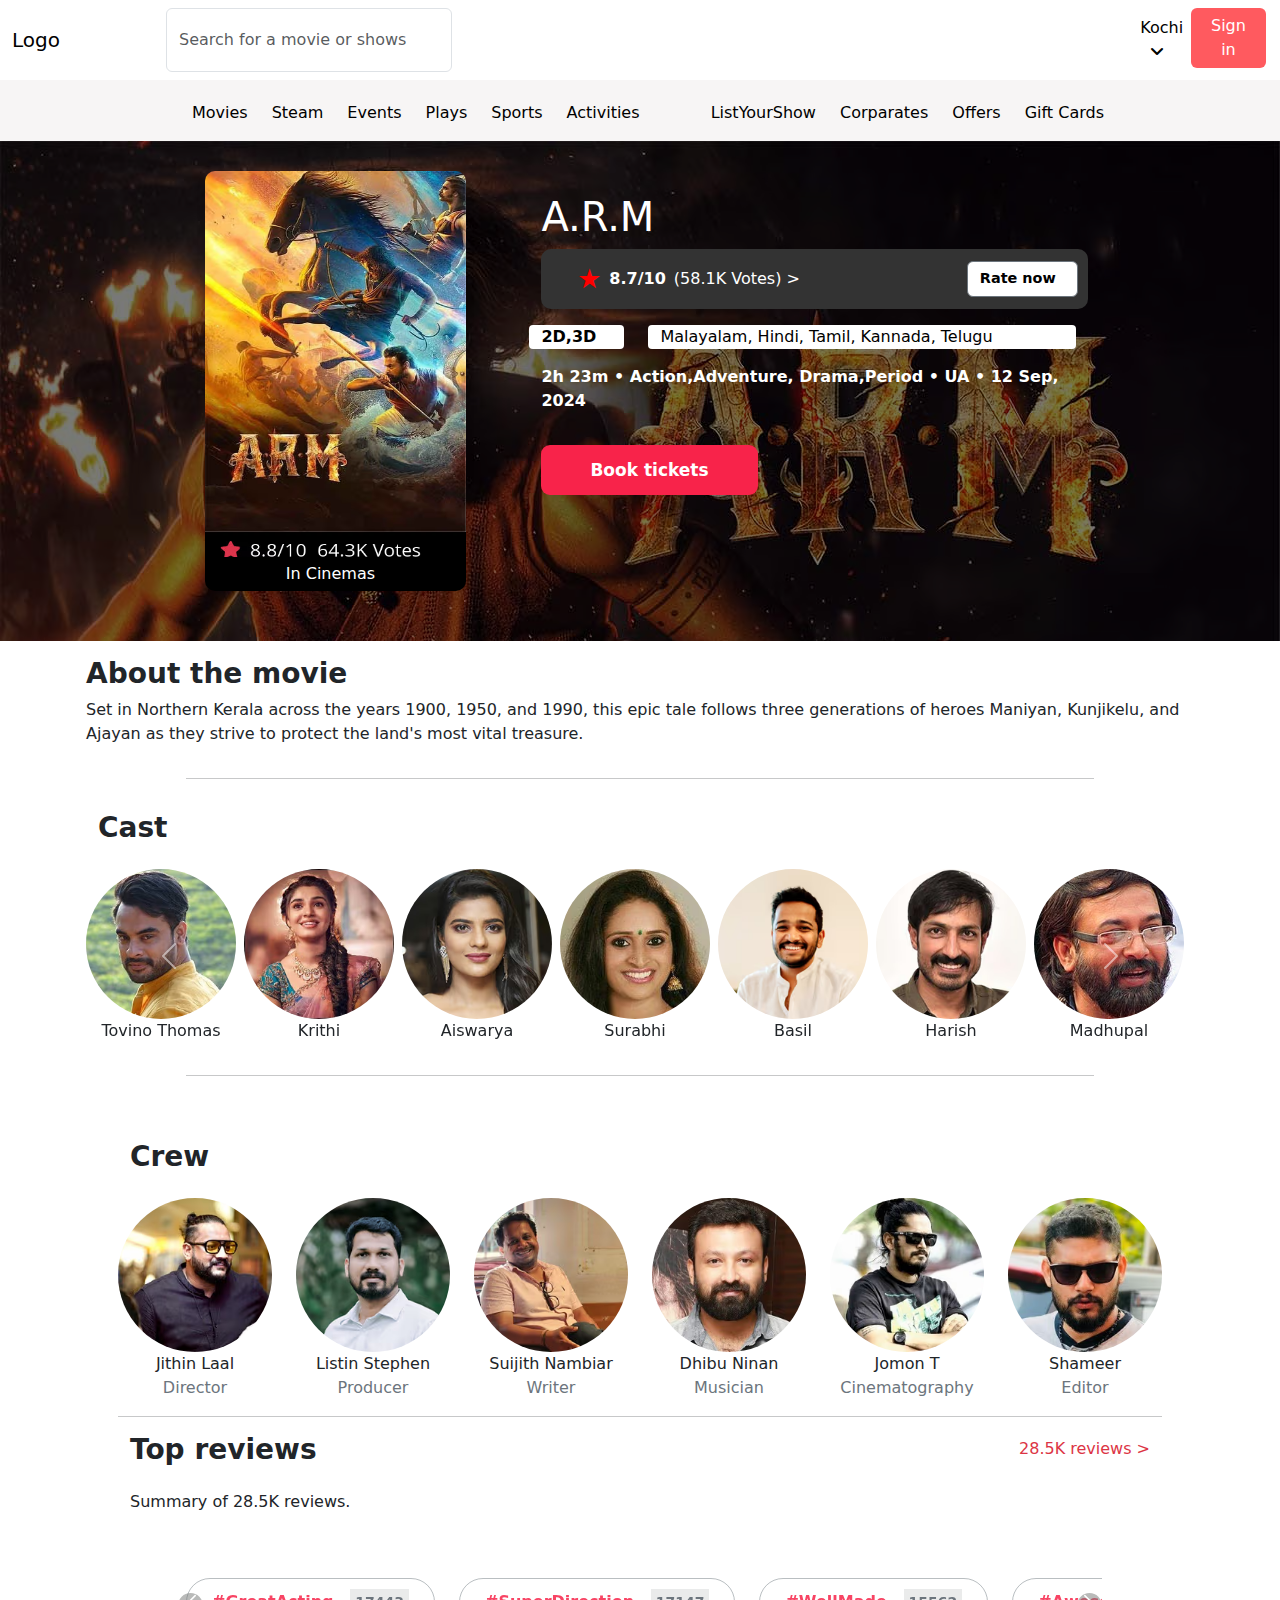
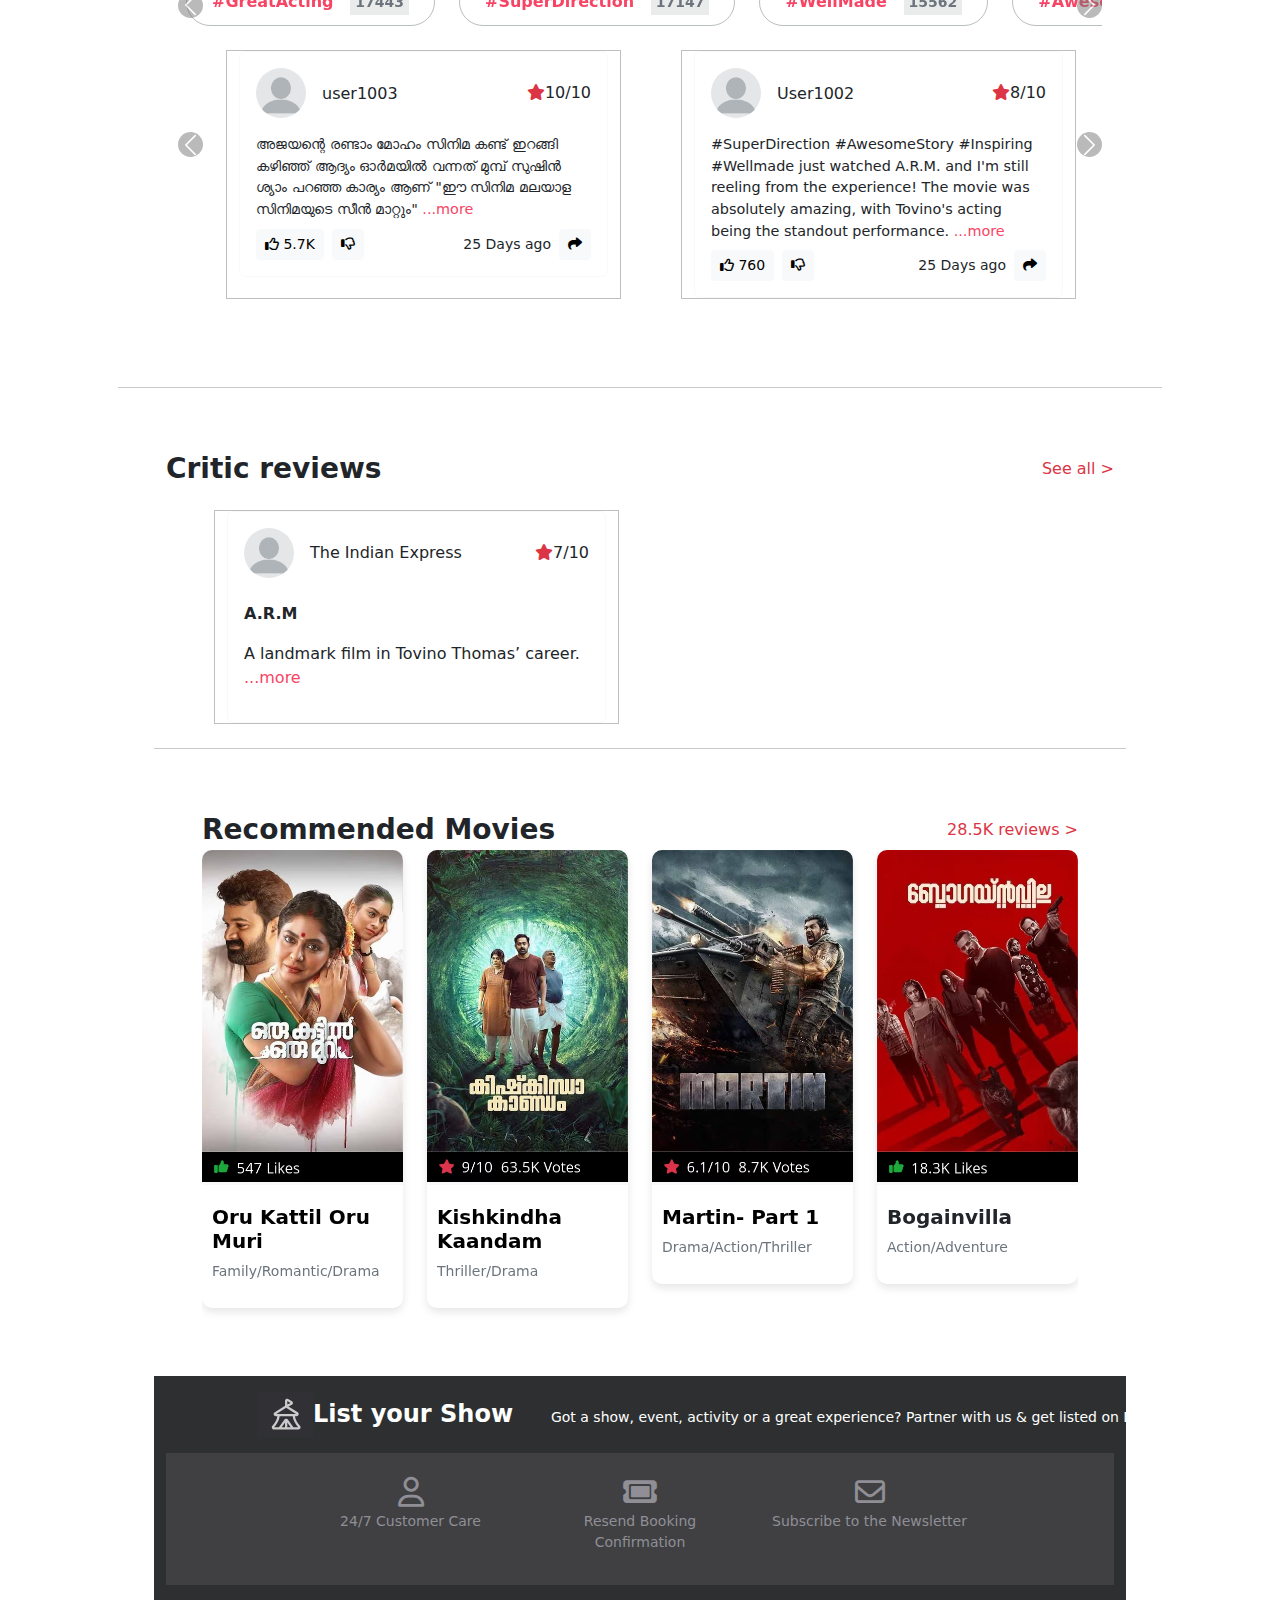
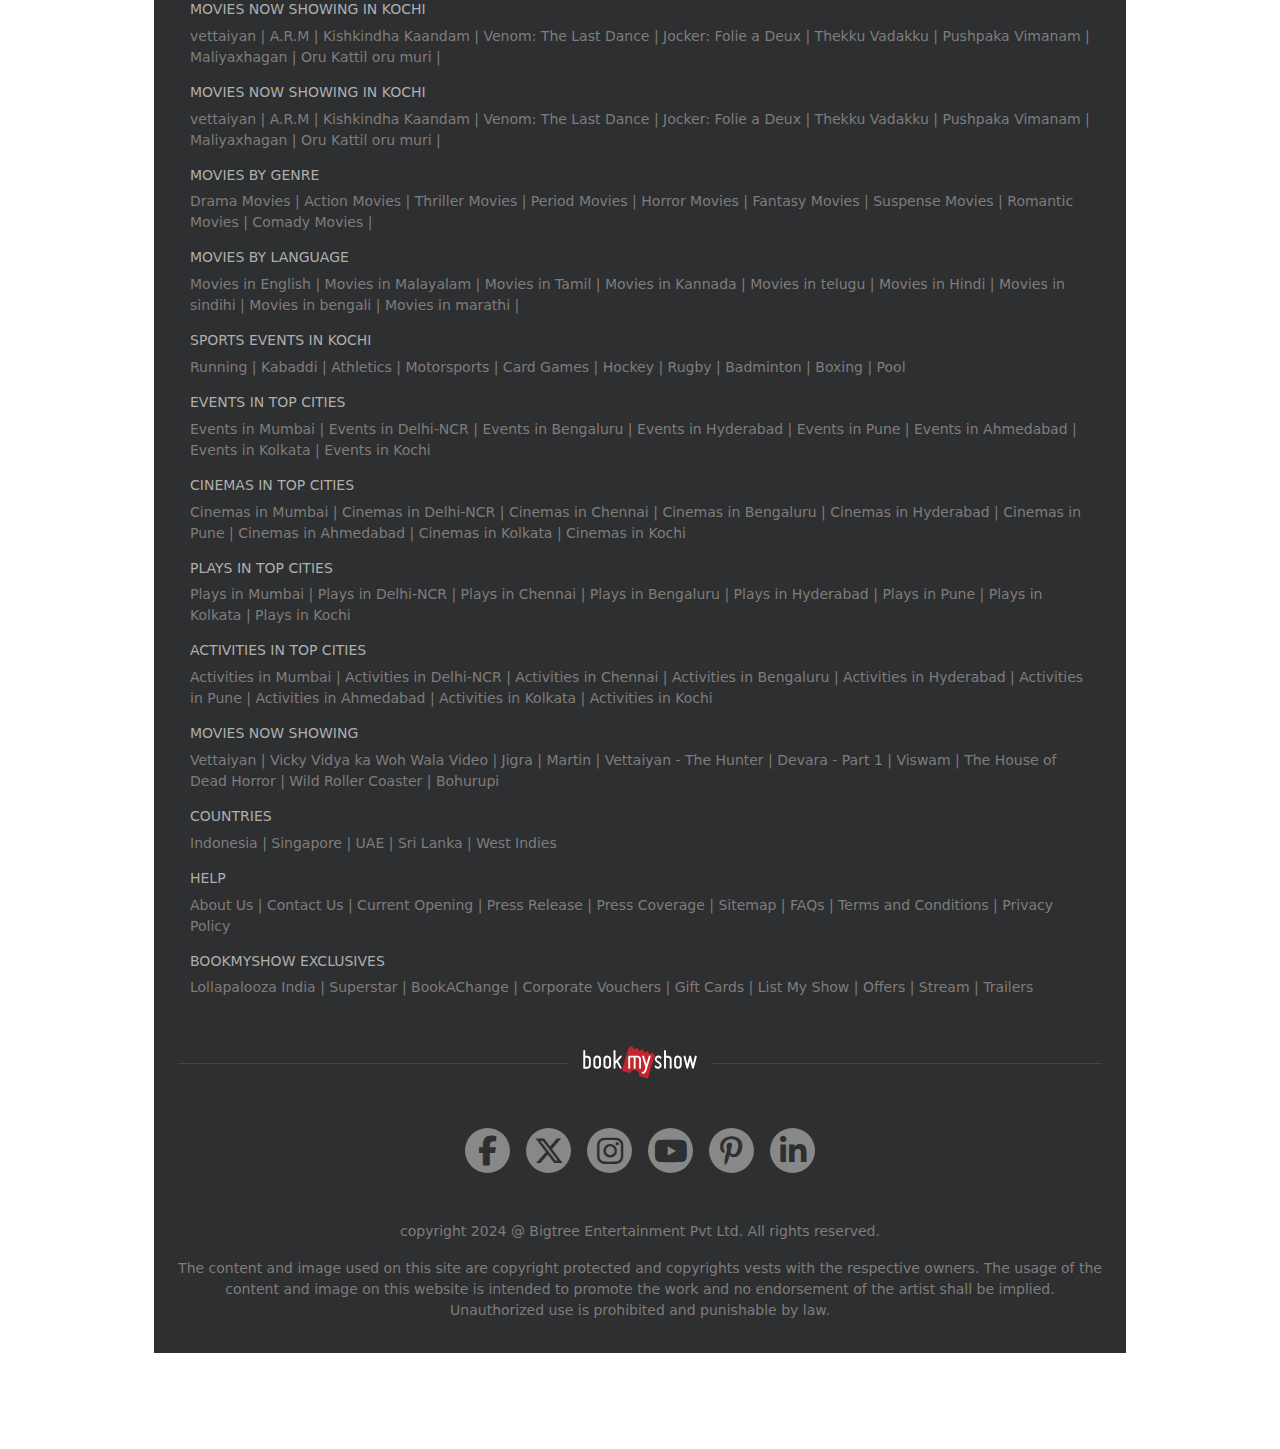
==== sec.html @ 8b01c91c "90% completed" ====
<!DOCTYPE html>
<html lang="en">
<head>
    <meta charset="UTF-8">
    <meta name="viewport" content="width=device-width, initial-scale=1.0">
    <title>BOOK MY SHOW DEMO</title>
    <link href="https://cdn.jsdelivr.net/npm/bootstrap@5.3.3/dist/css/bootstrap.min.css" rel="stylesheet">

    <script src="https://cdn.jsdelivr.net/npm/bootstrap@5.3.3/dist/js/bootstrap.bundle.min.js"></script>
    
    <link rel="stylesheet" href="https://cdnjs.cloudflare.com/ajax/libs/font-awesome/6.6.0/css/all.min.css">

    <link rel="stylesheet" href="./style.css">
</head>
<body>
<!----------------------- Navbar Starting --------------------------->  

<nav class="navbar navbar-expand-sm navbar-dark bg-gray">
  <div class="container-fluid">
    <a class="navbar-brand" href="javascript:void(0)" style="color:black">Logo</a>
    <button class="navbar-toggler" type="button" data-bs-toggle="collapse" data-bs-target="#mynavbar">
      <span class="navbar-toggler-icon"></span>
    </button>
    <div class="collapse navbar-collapse" id="mynavbar">
      <ul class="navbar-nav me-auto">
        <form class="d-flex" style="width:400px;padding-left: 90px;">
          <input class="form-control me-2" type="text" placeholder="Search for a movie or shows">
        </form>
        <li class="nav-item">
          <a class="nav-link" href="javascript:void(0)"  style="color:black;padding-left: 680px;">Kochi<i class="fa-solid fa-angle-down" style="padding-left: 10px;"></i></a>
        </li>
      <div style="padding-right:20px">
      <button class="btn btn-danger" type="button">Sign in</button>
      </div>
      <div><i class="fa-solid fa-bars"></i></div>
    </ul>
    </div>
  </div>
</nav>

<nav id="nav2" class=" second-navbar d-none d-md-block" style="background-color: rgb(247, 245, 245);">
  <div id="navrow" class="row container  pt-2">
      <div class="col-auto ">
          <a class="text-decoration-none" href="#">
              <p class="text-black">Movies</p>
          </a>
      </div>
      <div class="col-auto">
          <a class="text-decoration-none" href="#">
              <p class="text-black">Steam</p>
          </a>
      </div>
      <div class="col-auto">
          <a class="text-decoration-none" href="#">
              <p class="text-black">Events</p>
          </a>
      </div>
      <div class="col-auto">
          <a class="text-decoration-none" href="#">
              <p class="text-black">Plays</p>
          </a>
      </div>
      <div class="col-auto">
          <a class="text-decoration-none" href="#">
              <p class="text-black">Sports</p>
          </a>
      </div>
      <div class="col-auto">
          <a class="text-decoration-none" href="#">
              <p class="text-black">Activities</p>
          </a>
      </div>


      <div id="navrow2" class="col-auto ms-auto">
          <a class="text-decoration-none" href="#">
              <p class="text-black">ListYourShow</p>
          </a>
      </div>
      <div class="col-auto">
          <a class="text-decoration-none" href="#">
              <p class="text-black">Corparates</p>
          </a>
      </div>
      <div class="col-auto">
          <a class="text-decoration-none" href="#">
              <p class="text-black">Offers</p>
          </a>
      </div>
      <div class="col-auto">
          <a class="text-decoration-none" href="#">
              <p class="text-black">Gift Cards</p>
          </a>
      </div>
  </div>
</nav>

<div id="main1" class="image-fluid d-flex ">
    <div id="main2" class=" row align-items-center">
        <!-- Movie Card 1 -->
        <div class="col-md-4">
            <div class="movie-card">
                <img src="img/mv2.jpg" alt="A.R.M" style="height: 400px;">
                <div class="movie-details">
                    <div class="movie-stats" style="background-color: #000000">
                        <span> In Cinemas</span>
                    </div>
                   
                </div>
            </div>
        </div>
        <div id="main3" class="col-md-8">
            <div class="movieinfo">
                <div class="movietitle"><h1>A.R.M</h1></div>
                <div id="rating" class="d-flex align-items-center">
                    <span id="star" class="star text-orange">&nbsp;&nbsp; ★</span>
                    <span class="score mx-2"><b>8.7/10</b></span>
                    <span class="votes">(58.1K Votes) ></span>
                    <button id="ratebtn" class="btn btn-outline-secondary rate-btn ms-auto"><b>Rate now</b>&nbsp;&nbsp;</button>
                </div>
                <div class="lang row gap-4 mt-3">
                    <div id="lang" class="col-2"><b>2D,3D</b></div>
                    <div id="lang" class="col-9"><span class="language">Malayalam, Hindi, Tamil, Kannada, Telugu</span></div>
                </div>
                <div class="duration mt-3"><b>2h 23m • Action,Adventure, Drama,Period • UA • 12 Sep, 2024</b></div></div>
                

                <a id="book" class="mt-5" href="#"><b>Book tickets</b></a>


            </div>
        </div>
  </div>
</div>

<!-- ------------------------------------ -->
<div class="sample container p-3">
<h3><b>About the movie</b></h3>
<span>Set in Northern Kerala across the years 1900, 1950, and 1990, this epic tale follows three generations of heroes Maniyan,</span>
<span>Kunjikelu, and Ajayan as they strive to protect the land's most vital treasure.</span>
</div>
<hr class="mx-auto d-block" width="71%">


<!-- ----cast----- -->

<div class="sample container p-3">
<h3 class="mb-4 container " ><b>Cast</b></h3>

<div id="demo" class="carousel slide" data-bs-ride="false">

<!-- The slideshow/carousel -->
<div class="carousel-inner">
  <div class="carousel-item active">
    <div class="d-flex gap-2">
    <div>
    <img src="img/c1.avif" class=" d-inline rounded-circle" style="width:150px;" alt="">
    <figcaption style="text-align: center;">Tovino Thomas</figcaption> 
   </div>
   <div>
    <img src="img/c2.avif" class=" d-inline rounded-circle" style="width:150px;" alt="">
    <figcaption style="text-align: center;">Krithi</figcaption>
   </div>
   <div>
    <img src="img/c3.avif" class=" d-inline rounded-circle" style="width:150px;" alt="">
    <figcaption style="text-align: center;">Aiswarya</figcaption>
    </div> 
    <div>
    <img src="img/c4.avif" class=" d-inline rounded-circle" style="width:150px;" alt=""> 
    <figcaption style="text-align: center;">Surabhi</figcaption>
    </div>
    <div>
    <img src="img/c5.avif" class=" d-inline rounded-circle" style="width:150px;" alt="">
    <figcaption style="text-align: center;">Basil</figcaption>
    </div>
    <div> 
    <img src="img/c6.avif" class=" d-inline rounded-circle" style="width:150px;" alt="">
    <figcaption style="text-align: center;">Harish</figcaption>
    </div>
    <div> 
    <img src="img/c7.avif" class=" d-inline rounded-circle" style="width:150px;" alt="">
    <figcaption style="text-align: center;">Madhupal</figcaption> 
   </div>
</div>


  </div>
  <div class="carousel-item">
    <div class="d-flex gap-2">
        <div>
        <img src="img/c8.avif" class=" d-inline rounded-circle" style="width:165px;" alt="">
        <figcaption style="text-align: center;">Rohini</figcaption> 
       </div>
       <div>
        <img src="img/c9.avif" class=" d-inline rounded-circle" style="width:165px;" alt="">
        <figcaption style="text-align: center;">Aju varghese</figcaption>
       </div>
       <div>
        <img src="img/c10.avif" class=" d-inline rounded-circle" style="width:165px;" alt="">
        <figcaption style="text-align: center;">Kabir</figcaption>
        </div> 
        <div>
        <img src="img/c11.avif" class=" d-inline rounded-circle" style="width:165px;" alt=""> 
        <figcaption style="text-align: center;">Jagadeesh</figcaption>
        </div>
        <div>
        <img src="img/c12.avif" class=" d-inline rounded-circle" style="width:165px;" alt="">
        <figcaption style="text-align: center;">Sudheesh</figcaption>
        </div>
        <div> 
        <img src="img/c13.avif" class=" d-inline rounded-circle" style="width:165px;" alt="">
        <figcaption style="text-align: center;">Nisthar</figcaption>
        </div>
        <div> 
            <img src="img/c14.avif" class=" d-inline rounded-circle" style="width:165px;" alt="">
            <figcaption style="text-align: center;">Maala</figcaption>
            </div>
  </div>   

  </div>
</div>
<button class="carousel-control-prev" type="button" data-bs-target="#demo" data-bs-slide="prev">
    <span class="carousel-control-prev-icon"></span>
  </button>
  <button class="carousel-control-next" type="button" data-bs-target="#demo" data-bs-slide="next">
    <span class="carousel-control-next-icon"></span>
  </button>
</div>

  </div>

<hr class="mx-auto d-block" width="71%">

<div class="sample container p-5">
<h3 class="mb-4 container " ><b>Crew</b></h3>

<div class="row row-cols-1 row-cols-md-2 row-cols-lg-6 g-4">
<div class="col">
    <img src="img/cr1.avif" class="img-fluid rounded-circle" alt="">
    <figcaption style="text-align: center;">Jithin Laal</figcaption> 
    <figcaption class="text-secondary" style=" text-align: center;">Director</figcaption> 

</div>
<div class="col">
    <img src="img/cr2.avif" class="img-fluid rounded-circle" alt="">
    <figcaption style="text-align: center;">Listin Stephen</figcaption>
    <figcaption class="text-secondary" style=" text-align: center;">Producer</figcaption> 
</div>
<div class="col">
    <img src="img/cr3.avif" class="img-fluid rounded-circle" alt="">
    <figcaption style="text-align: center;">Suijith Nambiar</figcaption>
    <figcaption class="text-secondary" style=" text-align: center;">Writer</figcaption> 
</div> 
<div class="col">
    <img src="img/cr4.avif" class="img-fluid rounded-circle" alt=""> 
    <figcaption style="text-align: center;">Dhibu Ninan</figcaption>
    <figcaption class="text-secondary" style=" text-align: center;">Musician</figcaption> 
</div>
<div class="col">
    <img src="img/cr5.avif" class="img-fluid rounded-circle" alt="">
    <figcaption style="text-align: center;">Jomon T</figcaption>
    <figcaption class="text-secondary" style=" text-align: center;">Cinematography</figcaption> 
</div>
<div class="col"> 
    <img src="img/cr6.avif" class="img-fluid rounded-circle" alt="">
    <figcaption style="text-align: center;">Shameer</figcaption>
    <figcaption class="text-secondary" style=" text-align: center;">Editor</figcaption> 
</div>
</div>
<hr class="mx-auto d-block" width="100%">

<!-- reviews -->
<div class="container mt-3">
<!-- Top Reviews Header -->
<div class="d-flex justify-content-between align-items-center mb-1">
<h3 class="mb-0"><b>Top reviews</b></h3>
<a href="#" class="text-danger text-decoration-none">28.5K reviews ></a>
</div>

<!-- Reviews Summary -->
<p class="mt-4">Summary of 28.5K reviews.</p>

<div class="sample container p-5">

<div id="demo1" class="carousel slide" data-bs-ride="false">
    
    <!-- The slideshow/carousel -->
    <div class="carousel-inner">
      <div class="carousel-item active">
        <div class="d-flex gap-2">
        <div>
        <span id="no" class="badge rounded-pill  mx-2">#GreatActing &nbsp;&nbsp;<small id="no1" class="text-secondary">17443</small></span>
    </div>
       <div>
        <span id="no" class="badge rounded-pill   mx-2">#SuperDirection&nbsp;&nbsp; <small id="no1" class="text-secondary">17147</small></span>
    </div>
       <div>
        <span id="no" class="badge rounded-pill  mx-2">#WellMade&nbsp;&nbsp; <small id="no1" class="text-secondary">15562</small></span>
    </div> 
        <div>
            <span id="no" class="badge rounded-pill t mx-2">#AwesomeStory&nbsp;&nbsp; <small id="no1" class="text-secondary">11146</small></span>
        </div>
        <div>
            <span id="no" class="badge rounded-pill  mx-2">#WorthWatching&nbsp;&nbsp; <small id="no1" class="text-secondary">15300</small></span>
        </div>

    </div>


      </div>
      <div class="carousel-item">
        <div class="d-flex gap-2">
            <div> 
                <span id="no" class="badge rounded-pill  mx-2">#SuperMovie&nbsp;&nbsp;<small id="no1" class="text-secondary">143532</small></span>
            </div>
            <div> 
                <span id="no" class="badge rounded-pill mx-2">#Wellmade&nbsp;&nbsp; <small id="no1" class="text-secondary">23233</small></span>
            </div>
            <div> 
                <span id="no" class="badge rounded-pill  mx-2">#WorthWatching&nbsp;&nbsp; <small id="no1" class="text-secondary">43534</small></span>
            </div>
            <div> 
                <span id="no" class="badge rounded-pill  mx-2">#Superb&nbsp;&nbsp; <small id="no1" class="text-secondary">10000</small></span>
            </div>
            <div> 
                <span id="no" class="badge rounded-pill  mx-2">#brelient &nbsp;&nbsp;<small id="no1" class="text-secondary">2342</small></span>
            </div>
            <div> 
                <span id="no" class="badge rounded-pill  mx-2">#supersong &nbsp;&nbsp;<small id="no1" class="text-secondary">34234</small></span>
            </div>
      </div>   

      </div>
    </div>
    <button  style="background-color: #747774; border-radius: 50%; width: 25px; height: 25px; position: absolute; top: 30%; right: 0px;" class="carousel-control-prev" type="button" data-bs-target="#demo1" data-bs-slide="prev">
        <span class="carousel-control-prev-icon"></span>
      </button>
      <button  style="background-color: #747774; border-radius: 50%; width: 25px; height: 25px; position: absolute; top: 30%; right: 0px;" class="carousel-control-next" type="button" data-bs-target="#demo1" data-bs-slide="next">
        <span class="carousel-control-next-icon"></span>
      </button>
    </div>

    <div id="demo2" class="carousel slide mt-4" data-bs-ride="false">
        <!-- The slideshow/carousel -->
        <div class="carousel-inner">
          <!-- Slide 1 -->
          <div class="carousel-item active">
            <div class="row">
              <!-- Review 1 -->
              <div id="revbox" class="col-md-5 mb-4">
                <div class="card border-light p-3">
                  <div class="d-flex align-items-center mb-3">
                    <img src="img/icon.jpg" width="50" height="50" alt="User" class="rounded-circle me-3">
                    <h6 class="mb-0">user1003</h6>
                    <span class="ms-auto text-dark"><i class="fa fa-star text-danger"></i>10/10 </span>
                  </div>
                  <p class="mb-2" style="font-size: 0.9rem; line-height: 1.5;">
                    അജയന്റെ രണ്ടാം മോഹം സിനിമ കണ്ട് ഇറങ്ങി കഴിഞ്ഞ് ആദ്യം ഓർമയിൽ വന്നത് മുമ്പ് സുഷിൻ ശ്യാം പറഞ്ഞ കാര്യം ആണ് "ഈ സിനിമ മലയാള സിനിമയുടെ സീൻ മാറ്റും"
                    <a id="more" href="#">...more</a>
                  </p>
                  <div class="d-flex align-items-center">
                    <button class="btn btn-light btn-sm me-2"><i class="fa-regular fa-thumbs-up"></i> 5.7K</button>
                    <button class="btn btn-light btn-sm"><i class="fa-regular fa-thumbs-down"></i></button>
                    <small class="ms-auto">25 Days ago</small>
                    <button class="btn btn-light btn-sm ms-2"><i class="fa fa-share"></i></button>
                  </div>
                </div>
              </div>
      
              <!-- Review 2 -->
              <div id="revbox" class="col-md-5 mb-4">
                <div class="card border-light p-3">
                  <div class="d-flex align-items-center mb-3">
                    <img src="img/icon.jpg" width="50" height="50" alt="User" class="rounded-circle me-3">
                    <h6 class="mb-0">User1002</h6>
                    <span class="ms-auto text-dark"><i class="fa fa-star text-danger"></i>8/10 </span>
                  </div>
                  <p class="mb-2" style="font-size: 0.9rem; line-height: 1.5;">
                    #SuperDirection #AwesomeStory #Inspiring #Wellmade
                    just watched A.R.M. and I'm still reeling from the experience! The movie was absolutely amazing, with Tovino's acting being the standout performance.
                    <a id="more" href="#">...more</a>
                    </p>
                  <div class="d-flex align-items-center">
                    <button class="btn btn-light btn-sm me-2"><i class="fa-regular fa-thumbs-up"></i> 760</button>
                    <button class="btn btn-light btn-sm"><i class="fa-regular fa-thumbs-down"></i></button>
                    <small class="ms-auto">25 Days ago</small>
                    <button class="btn btn-light btn-sm ms-2"><i class="fa fa-share"></i></button>
                  </div>
                </div>
              </div>
            </div>
          </div>
      
          <!-- Slide 2 -->
          <div class="carousel-item">
            <div class="row">
              <!-- Review 3 -->
              <div id="revbox" class="col-md-5 mb-4">
                <div  class="card border-light p-3">
                  <div class="d-flex align-items-center mb-3">
                    <img src="img/icon.jpg" width="50" height="50" alt="User" class="rounded-circle me-3">
                    <h6 class="mb-0">user1001</h6>
                    <span class="ms-auto text-dark"><i class="fa fa-star text-danger"></i>9/10 </i></span>
                  </div>
                  <p class="mb-2" style="font-size: 0.9rem; line-height: 1.5;">
                    #Entertaining #Interesting #NiceStory #Timepass #CoolMusic #Fun
                    3ഡി വളരെ മോശം ആണ് 2ഡി യിൽ കാണുമ്പോൾ വളരെ ഇന്ട്രെസ്റ് ആയേനെ 3ഡി ഫേസ് എല്ലാം കുതിരയെ പോലെ ആയിപോയി
                      </p>
                  <div class="d-flex align-items-center">
                    <button class="btn btn-light btn-sm me-2"><i class="fa-regular fa-thumbs-up"></i> 4.2K</button>
                    <button class="btn btn-light btn-sm"><i class="fa-regular fa-thumbs-down"></i></button>
                    <small class="ms-auto">15 Days ago</small>
                    <button class="btn btn-light btn-sm ms-2"><i class="fa fa-share"></i></button>
                  </div>
                </div>
              </div>
      
              <!-- Review 4 -->
              <div id="revbox" class="col-md-5 mb-4">
                <div class="card border-light p-3">
                  <div class="d-flex align-items-center mb-3">
                    <img src="img/icon.jpg" width="50" height="50" alt="User" class="rounded-circle me-3">
                    <h6 class="mb-0">user1000</h6>
                    <span class="ms-auto text-dark"><i class="fa fa-star text-danger"></i>7/10 </span>
                  </div>
                  <p class="mb-2" style="font-size: 0.9rem; line-height: 1.5;">
                    #OneTimeWatch #Timepass
                    പ്രത്യേകിച്ച് ഒന്നുമില്ല.... ഒട്ടും emotionally hook ചെയ്യാത്തെ കഥയും സിനിമയും... എന്തിനിത് 3d ആക്കി ഇറങ്ങി എന്ന് മനസിലാവുന്നില്ല... ആൾക്കാരെ theatre 
                    <a id="more" href="#">...more</a>
                </p>
                  <div class="d-flex align-items-center">
                    <button class="btn btn-light btn-sm me-2"><i class="fa-regular fa-thumbs-up"></i> 1.5K</button>
                    <button class="btn btn-light btn-sm"><i class="fa-regular fa-thumbs-down"></i></button>
                    <small class="ms-auto">30 Days ago</small>
                    <button class="btn btn-light btn-sm ms-2"><i class="fa fa-share"></i></button>
                  </div>
                </div>
              </div>
            </div>
          </div>
        </div>
      
        <!-- Carousel controls -->
        <button id="prev" class="carousel-control-prev" type="button" data-bs-target="#demo2" data-bs-slide="prev">
          <span class="carousel-control-prev-icon"></span>
          <span class="visually-hidden">Previous</span>
        </button>
        <button id="next" class="carousel-control-next" type="button" data-bs-target="#demo2" data-bs-slide="next">
          <span class="carousel-control-next-icon"></span>
          <span class="visually-hidden">Next</span>
        </button>
      </div> 
</div>
</div>

<hr>

<div class="sample container p-5">
<div class="d-flex justify-content-between align-items-center mb-1">
<h3  class="mb-0"><b>Critic reviews</b></h3>
<a href="#"  class="text-danger text-decoration-none ms-2">See all ></a>
</div>
<div class="row mt-4">
<!-- Review 3 -->
<div id="revbox" class="col-md-5 mb-4">
  <div  class="card border-light p-3">
    <div class="d-flex align-items-center mb-3">
      <img src="img/icon.jpg" width="50" height="50" alt="User" class="rounded-circle me-3">
      <h6 class="mb-0">The Indian Express</h6>
      <span class="ms-auto text-dark"><i class="fa fa-star text-danger"></i>7/10 </i></span>
    </div>
    <p class="mb-2" style="font-size: 0.9rem; line-height: 1.5;">
        <p><b>A.R.M</b></p>
        A landmark film in Tovino Thomas’ career.
        <a id="more" href="#">...more</a>
        </p>
  </div>
</div>
<hr>



<div class="sample container p-5">
<div class="d-flex justify-content-between align-items-center mb-1">
<h3  class="mb-0"><b>Recommended Movies</b></h3>
<a href="#"  class="text-danger text-decoration-none ms-2">28.5K reviews ></a>
</div>
<div id="demo3" class="carousel slide" data-bs-ride="false">

<div class="carousel-inner">
<div class="carousel-item active ">
    <div class="row justify-content-center">
        <div class="col-md-12 col-lg-3">
            <a class="text-decoration-none text-black" href="2ndpage.html">
                <div class="movie-card">
                    <img src="img/mv6.avif" class="img-fluid">
                    <div class="movie-details ">
    
                        <h5 class="movie-title">Oru Kattil Oru Muri</h5>
                        <p class="movie-genre">Family/Romantic/Drama</p>
                    </div>
                </div>
            </a>
        </div>
        <div class="col-md-12 col-lg-3">
            <a class="text-decoration-none text-black" href="2ndpage.html">
                <div class="movie-card">
                    <img src="img/mv1.jpg" alt="Kishkindha Kaandam" class="img-fluid">
                    <div class="movie-details">
                        <h5 class="movie-title">Kishkindha Kaandam</h5>
                        <p class="movie-genre">Thriller/Drama</p>
                    </div>
                </div>
            </a>
        </div>
        <div class="col-md-12 col-lg-3">
            <a class="text-decoration-none text-black" href="2ndpage.html">
                <div class="movie-card">
                    <img src="img/mv4.jpg" alt="Kishkindha Kaandam" class="img-fluid">
                    <div class="movie-details ">
                        <h5 class="movie-title">Martin- Part 1</h5>
                        <p class="movie-genre">Drama/Action/Thriller</p>
                    </div>
                        
                </div>
            </a>
        </div>
        <div class="col-md-12 col-lg-3">
            <div class="movie-card">
                <img src="img/mv5.jpg" alt="Thekku Vadakku" class="img-fluid">
                <div class="movie-details">

                    <h5 class="movie-title">Bogainvilla</h5>
                    <p class="movie-genre">Action/Adventure</p>
                </div>
            </div>
        </div>

</div>
</div>
</div>
</div>
</div>



<footer style="overflow-y: hidden;" class="footer py-3 d-none d-md-block">
    <div class="container-fluid">
      <div class="row justify-content-center text-center text-md-start">
        <div class="col-md-10">
          <p class="text-white" style="white-space: nowrap;">
            <a href="#" class=" footer-logo text-white fw-bold text-decoration-none"><img src="img/icon1.png" alt="">List your Show &nbsp; &nbsp;</a> 
            Got a show, event, activity or a great experience? Partner with us & get listed on BookMyShow 
            <a id="contact"  href="#" class="btn btn-danger ">Contact today! </a>
        </p>
        </div>
  
  <div id="row" class="row justify-content-center">
    <div class="icon-box col-12 col-md-4 col-lg-3 mb-3 text-center ">
      <i style="font-size: 30px;padding-top: 20px;" class="fa-regular fa-user fa-xm my-1 "></i>
      <p class="">24/7 Customer Care</p>
    </div>
    <div class="icon-box col-12 col-md-4 col-lg-3 mb-3 text-center">
      <i style="font-size: 30px;padding-top: 20px;" class="fa-solid fa-ticket my-1"></i>
      <p >Resend Booking Confirmation</p>
    </div>
    <div class="icon-box col-12 col-md-4 col-lg-3 mb-3 text-center">
      <i style="font-size: 30px;padding-top: 20px;" class="fa-regular fa-envelope my-1"></i>
      <p >Subscribe to the Newsletter</p>
    </div>
  </div>
  </div>
  <!-- ------------------------------------ -->
  <div class="container mt-3">
  <h4 id="heading">MOVIES NOW SHOWING IN KOCHI</h4>
  <p class="para"><a id="text1" href="">vettaiyan</a> |
  <a id="text1" href="">A.R.M</a> |
  <a id="text1" href="">Kishkindha Kaandam</a> |
  <a id="text1" href="">Venom: The Last Dance</a> |
  <a id="text1" href="">Jocker: Folie a Deux</a> |
  <a id="text1" href="">Thekku Vadakku</a> |
  <a id="text1" href="">Pushpaka Vimanam</a> |
  <a id="text1" href="">Maliyaxhagan</a> |
  <a id="text1" href="">Oru Kattil oru muri</a> |
  </p>
  </div>
  <div class="container mt-3">
  <h4 id="heading">MOVIES NOW SHOWING IN KOCHI</h4>
  <p class="para"><a id="text1" href="">vettaiyan</a> |
  <a id="text1" href="">A.R.M</a> |
  <a id="text1" href="">Kishkindha Kaandam</a> |
  <a id="text1" href="">Venom: The Last Dance</a> |
  <a id="text1" href="">Jocker: Folie a Deux</a> |
  <a id="text1" href="">Thekku Vadakku</a> |
  <a id="text1" href="">Pushpaka Vimanam</a> |
  <a id="text1" href="">Maliyaxhagan</a> |
  <a id="text1" href="">Oru Kattil oru muri</a> |
  </p>
  </div>
  <div class="container mt-3">
  <h4 id="heading">MOVIES BY GENRE</h4>
  <p class="para"><a id="text1" href="">Drama Movies</a> |
  <a id="text1" href="">Action Movies</a> |
  <a id="text1" href="">Thriller Movies</a> |
  <a id="text1" href="">Period Movies</a> |
  <a id="text1" href="">Horror Movies</a> |
  <a id="text1" href="">Fantasy Movies</a> |
  <a id="text1" href="">Suspense Movies</a> |
  <a id="text1" href="">Romantic Movies</a> |
  <a id="text1" href="">Comady Movies</a> |
  </p>
  </div>
  <div class="container mt-3">
  <h4 id="heading">MOVIES BY LANGUAGE</h4>
  <p class="para"><a id="text1" href="">Movies in English</a> |
  <a id="text1" href="">Movies in Malayalam</a> |
  <a id="text1" href="">Movies in Tamil</a> |
  <a id="text1" href="">Movies in Kannada</a> |
  <a id="text1" href="">Movies in telugu</a> |
  <a id="text1" href="">Movies in Hindi</a> |
  <a id="text1" href="">Movies in sindihi</a> |
  <a id="text1" href="">Movies in bengali</a> |
  <a id="text1" href="">Movies in marathi</a> |
  </p>
  </div>
  <div class="container mt-3">
  <h4 id="heading">SPORTS EVENTS IN KOCHI</h4>
  <p class="para">
    <a href="" id="text1">Running</a> |
    <a href="" id="text1">Kabaddi</a> |
    <a href="" id="text1">Athletics</a> |
    <a href="" id="text1">Motorsports</a> |
    <a href="" id="text1">Card Games</a> |
    <a href="" id="text1">Hockey</a> |
    <a href="" id="text1">Rugby</a> |
    <a href="" id="text1">Badminton</a> |
    <a href="" id="text1">Boxing</a> |
    <a href="" id="text1">Pool</a>
  </p>
  
  <h4 id="heading">EVENTS IN TOP CITIES</h4>
  <p class="para">
    <a href="" id="text1">Events in Mumbai</a> |
    <a href="" id="text1">Events in Delhi-NCR</a> |
    <a href="" id="text1">Events in Bengaluru</a> |
    <a href="" id="text1">Events in Hyderabad</a> |
    <a href="" id="text1">Events in Pune</a> |
    <a href="" id="text1">Events in Ahmedabad</a> |
    <a href="" id="text1">Events in Kolkata</a> |
    <a href="" id="text1">Events in Kochi</a>
  </p>
  
  <h4 id="heading">CINEMAS IN TOP CITIES</h4>
  <p class="para">
    <a href="" id="text1">Cinemas in Mumbai</a> |
    <a href="" id="text1">Cinemas in Delhi-NCR</a> |
    <a href="" id="text1">Cinemas in Chennai</a> |
    <a href="" id="text1">Cinemas in Bengaluru</a> |
    <a href="" id="text1">Cinemas in Hyderabad</a> |
    <a href="" id="text1">Cinemas in Pune</a> |
    <a href="" id="text1">Cinemas in Ahmedabad</a> |
    <a href="" id="text1">Cinemas in Kolkata</a> |
    <a href="" id="text1">Cinemas in Kochi</a>
  </p>
  
  <h4 id="heading">PLAYS IN TOP CITIES</h4>
  <p class="para">
    <a href="" id="text1">Plays in Mumbai</a> |
    <a href="" id="text1">Plays in Delhi-NCR</a> |
    <a href="" id="text1">Plays in Chennai</a> |
    <a href="" id="text1">Plays in Bengaluru</a> |
    <a href="" id="text1">Plays in Hyderabad</a> |
    <a href="" id="text1">Plays in Pune</a> |
    <a href="" id="text1">Plays in Kolkata</a> |
    <a href="" id="text1">Plays in Kochi</a>
  </p>
  
  <h4 id="heading">ACTIVITIES IN TOP CITIES</h4>
  <p class="para">
    <a href="" id="text1">Activities in Mumbai</a> |
    <a href="" id="text1">Activities in Delhi-NCR</a> |
    <a href="" id="text1">Activities in Chennai</a> |
    <a href="" id="text1">Activities in Bengaluru</a> |
    <a href="" id="text1">Activities in Hyderabad</a> |
    <a href="" id="text1">Activities in Pune</a> |
    <a href="" id="text1">Activities in Ahmedabad</a> |
    <a href="" id="text1">Activities in Kolkata</a> |
    <a href="" id="text1">Activities in Kochi</a>
  </p>
  
  <h4 id="heading">MOVIES NOW SHOWING</h4>
  <p class="para">
    <a href="" id="text1">Vettaiyan</a> |
    <a href="" id="text1">Vicky Vidya ka Woh Wala Video</a> |
    <a href="" id="text1">Jigra</a> |
    <a href="" id="text1">Martin</a> |
    <a href="" id="text1">Vettaiyan - The Hunter</a> |
    <a href="" id="text1">Devara - Part 1</a> |
    <a href="" id="text1">Viswam</a> |
    <a href="" id="text1">The House of Dead Horror</a> |
    <a href="" id="text1">Wild Roller Coaster</a> |
    <a href="" id="text1">Bohurupi</a>
  </p>
  
  <h4 id="heading">COUNTRIES</h4>
  <p class="para">
    <a href="" id="text1">Indonesia</a> |
    <a href="" id="text1">Singapore</a> |
    <a href="" id="text1">UAE</a> |
    <a href="" id="text1">Sri Lanka</a> |
    <a href="" id="text1">West Indies</a>
  </p>
  
  <h4 id="heading">HELP</h4>
  <p class="para">
    <a href="" id="text1">About Us</a> |
    <a href="" id="text1">Contact Us</a> |
    <a href="" id="text1">Current Opening</a> |
    <a href="" id="text1">Press Release</a> |
    <a href="" id="text1">Press Coverage</a> |
    <a href="" id="text1">Sitemap</a> |
    <a href="" id="text1">FAQs</a> |
    <a href="" id="text1">Terms and Conditions</a> |
    <a href="" id="text1">Privacy Policy</a>
  </p>
  
  <h4 id="heading">BOOKMYSHOW EXCLUSIVES</h4>
  <p class="para">
    <a href="" id="text1">Lollapalooza India</a> |
    <a href="" id="text1">Superstar</a> |
    <a href="" id="text1">BookAChange</a> |
    <a href="" id="text1">Corporate Vouchers</a> |
    <a href="" id="text1">Gift Cards</a> |
    <a href="" id="text1">List My Show</a> |
    <a href="" id="text1">Offers</a> |
    <a href="" id="text1">Stream</a> |
    <a href="" id="text1">Trailers</a>
  </p>
  </div>
  <div class="line mt-5">
  <hr class="left-line">
  <img src="img/logo.svg" alt="Logo" class="logo">
  <hr class="right-line">
  </div>
  <div class=" social mt-5 d-flex justify-content-center ">
  <i id="social1" class="fa-brands fa-facebook-f mx-2"></i>
    <i id="social1" class="fa-brands fa-x-twitter mx-2"></i>
    <i id="social1" class="fa-brands fa-instagram mx-2"></i>
    <i id="social1" class="fa-brands fa-youtube mx-2"></i>
    <i id="social1" class="fa-brands fa-pinterest-p mx-2"></i>
    <i id="social1" class="fa-brands fa-linkedin-in mx-2"></i>
  </p>
  </div>
  
  <div class="text-center  ">
  <p id="text2" class="mt-5 ">copyright 2024 @ Bigtree Entertainment Pvt Ltd. All rights reserved.</p>
  <p id="text2">The content and image used on this site are copyright protected and copyrights vests with the respective owners. The usage of the content and image on this website is intended to promote the work and no endorsement of the
    artist shall be implied. Unauthorized use is prohibited and punishable by law.
  </p>
  
  </div>
    </div>
  </footer>
</body>
</html>
---- style.css ----
#navbar{
    background-color: #eeeded;
}
#logo{
    padding-left: 45%;    
}
#login{
    position: absolute;
    right: 15%;
}
#canva{
    position: absolute;
    right: 8%;
}
#kochi{
    position: absolute;
    right: 23%;
}
#search{
    width: 100%;
    height: 100%;
    display: block;
    border-radius: 5px;
}
#slogo{
    position: absolute;
    top: 20px;
    left: 409px;
    border: none;
}
#droplogo{
    position: absolute;
    top: 20px;
    left: 13px;
    border: none;
}
.text-black{
    text-decoration: none;
}
#gift{
    box-shadow: 0 5px 4px 0 rgba(0, 0, 0, 0.2), 0px 1px 0px 0 rgba(0, 0, 0, 0.19);
}
#noti:hover{
    background-color: #eeeded;
}
#order{
    color:rgba(0, 0, 0, 0.308);
}
#nav2{
    background-color: rgb(245,245,245);
    padding-top: 1%;
}
#navrow{
    padding-left: 15%;
}
#rec{
    margin-left: 14%;
}
#rev{
    padding-right: 11115px;
}
.movie-card {
    border-radius: 10px;
    overflow: hidden;
    margin-bottom: 20px;
    position: relative;
    box-shadow: 0 4px 8px rgba(0, 0, 0, 0.1);
}
.movie-card img {
    width: 100%;
    height: auto;
    border-bottom: 3px solid #f8f9fa;
}
.movie-details {
    padding: 10px;
}
.movie-title {
    font-weight: bold;
    margin-top: 10px;
    text-decoration: none;
}
.movie-genre {
    color: #6c757d;
    font-size: 14px;
    text-decoration: none;

}
.movie-stats {
    position: absolute;
    bottom: 0;
    left: 0;
    width: 100%;
    background-color: rgba(0, 0, 0, 0.7);
    color: white;
    text-align: center;
    padding: 5px 0;
}
.movie-stats span {
    display: inline-block;
    margin-right: 10px;
}
.movie-stats i {
    margin-right: 5px;
}
#premi{
    background-color: rgb(43,49,72);
}
#mov{
    color: white;
}
#pre{
    margin-left: 9%;
}
.search-card{
    background-color:#fcfcfc;
    border:1px solid #e1e1e1;
    border-radius: 5px;
    transition: transform 0.3s ease;
}
.search-card:hover{
    transform: translateY(-5px);
    box-shadow: 0 8px 16px rgba(0, 0, 0, 0.2);
}
.search-card h5{
    font-weight: 600;
}
.search-card p{
    color: #6c757d;
    font-weight: 400;
}


#main1{
    position: relative;
    background-size: cover;
    height: 500px;
    background-image: url(img/arm.jpg);
}
#main1::before{
    content: "";
    position: absolute;
    width: 100%;
    height: 100%;
    background-color: rgba(0, 0, 0, 0.526);
    z-index: 1;
}
#main2{
    position: relative;
    z-index: 2;
    left: 16%;

}

#arm{
    position: relative;
    opacity: 1;
}

  
  .rating {
    display: flex;
    align-items: center;
    margin-top: 10px;
  }
#star {
    color: red;
    font-size: 27px;
  }
  
  .rating .score {
    font-size: 1.5rem;
    margin-left: 5px;
  }
  
  .rating .votes {
    font-size: 1rem;
    margin-left: 10px;
  }
  
  .rate-btn {
    margin-left: 15px;
    font-size: 0.9rem;
  }
  .moviedetail {
    display: flex;
    flex-wrap: wrap;
    gap: 10px;
  }
  
  .moviedetail span {
    background-color: #333;
    padding: 5px 10px;
    border-radius: 5px;
  }

#main3{
    position: relative;
    z-index: 1;
    top: -15%;
    left: 6%;
    opacity: 1;
    color: white;
}
#rating{
    background-color:rgb(51,51,51);
    padding: 10px;
    border-radius: 10px;
}
#ratebtn{
    background-color: rgb(255, 255, 255);
    color: black;
}
#lang{
    background-color: white;
    color: #000;
    border-radius: 4px;
}
#book{
    background-color: rgb(248, 35, 74);
    color: white;
    border-radius: 9px;
    text-decoration: none;
    padding: 15px 49px;
    font-size: 17px;
    position: relative;
    top: 45px;  
}
#book:hover{
    background-color:rgb(248,68,100);
}
#no{
    color: rgb(248,68,100);
}
#no{
    border: #6c757d79 1px solid;
    padding: 15px 25px;
    font-size: 16px;
}
#no1{
    background-color: #d0d2d474;
    padding: 5px;
}
#prev,
#next {
    background-color: #747774;
    border-radius: 50%;
    width: 25px;
    height: 25px;
    position: absolute;
    top: 30%;
    display: flex;
    align-items: center;
    justify-content: center;
}

#more{
    text-decoration: none;
    color: rgb(248,68,100);
}
#revbox{
    border: 1px solid rgba(154, 150, 150, 0.614);
    margin-left: 60px;
}
.footer {
    background-color: #2d2f30;
    color: white;
    width: 100%;
  }
  
  .footer a {
    color: white;
  }
  
  .footer-logo {
    font-size: 24px;
    line-height: 1.2;
  }
  
  .footer-icon {
    width: 30px;
    height: 30px;
  }
  
  .footer p {
    font-size: 14px;
  }
  
  .btn-danger {
    background-color: #ff5a5f;
    border: none;
  }
  
  .btn-danger:hover {
    background-color: #e04747;
  }
  #row{
      background-color: rgb(64,64,67);
  }
  
  
  #row {
    justify-content: center;
    padding-left: 15px;
    padding-right: 15px;
  }
  #icon{
      margin-top: 20px;

  }
  #icon1{
    /* font-size: 70px; */
    color: rgb(27, 27, 75);  
}


.icon-box i, .icon-box p {
    color: rgb(143, 143, 149); 
}


.icon-box:hover i, .icon-box:hover p {
    color: rgb(250, 250, 251); 
}



  #contact{
    margin-left: 250px;
  }

 #heading{
     color: rgb(176, 174, 174);
     font-size: 14px;
 } 
.para{
    color: rgb(128, 124, 124);
}
#text1{
    text-decoration: none;
    color: rgb(128, 124, 124);
}

#text1:hover{
    color: white;
}

.line {
    display: flex;
    align-items: center;
    justify-content: center;
    margin: 20px 0;
}

.left-line,
.right-line {
    border: none;
    height: 1px;
    background-color: #888;
    width: 100%;
}

.logo {
    margin: 0 15px;
}
#social1{
    background-color: #888;
    color: rgb(45,47,48);
    border-radius: 50%;
    width: 45px;
    height: 45px;
    display: flex;
    align-items: center;
    justify-content: center;
    font-size: 30px;
}
#social1:hover{
    background-color: white;
}
#text2{
    color: rgb(128, 124, 124);
}
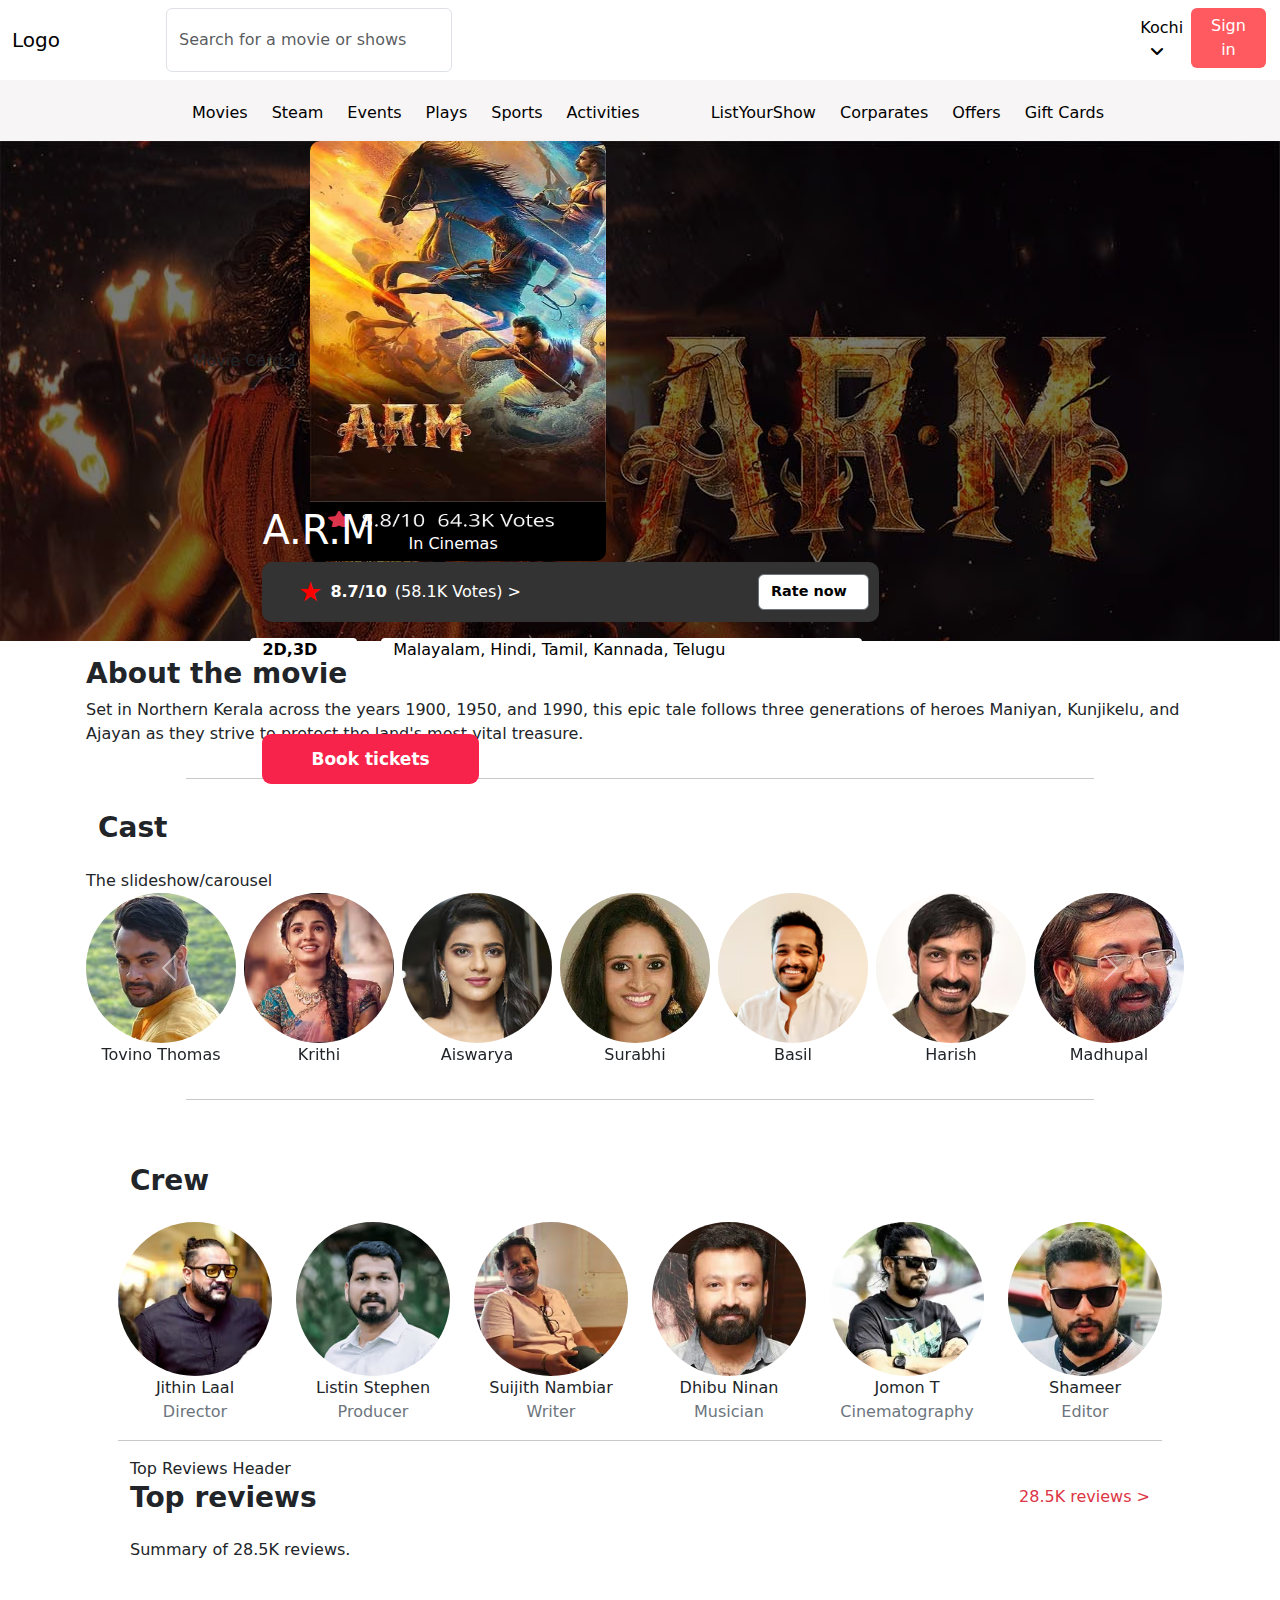
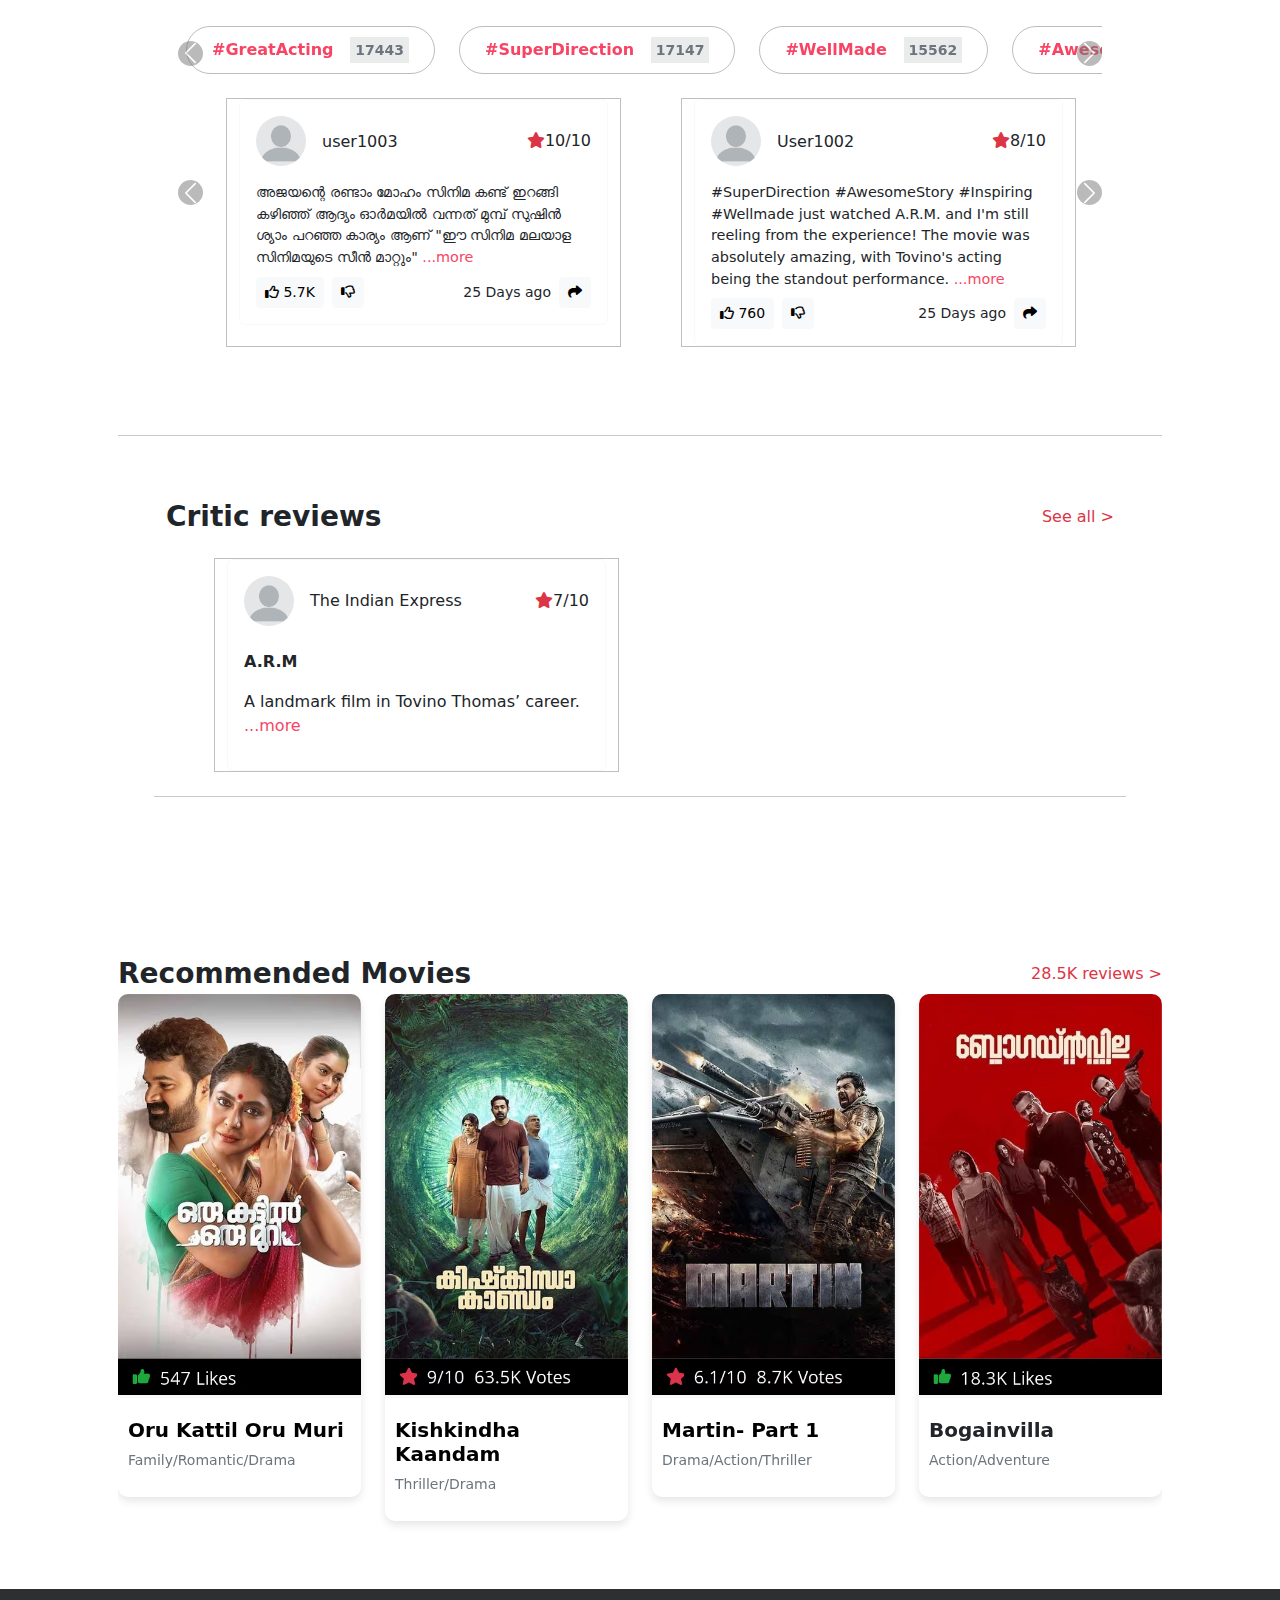
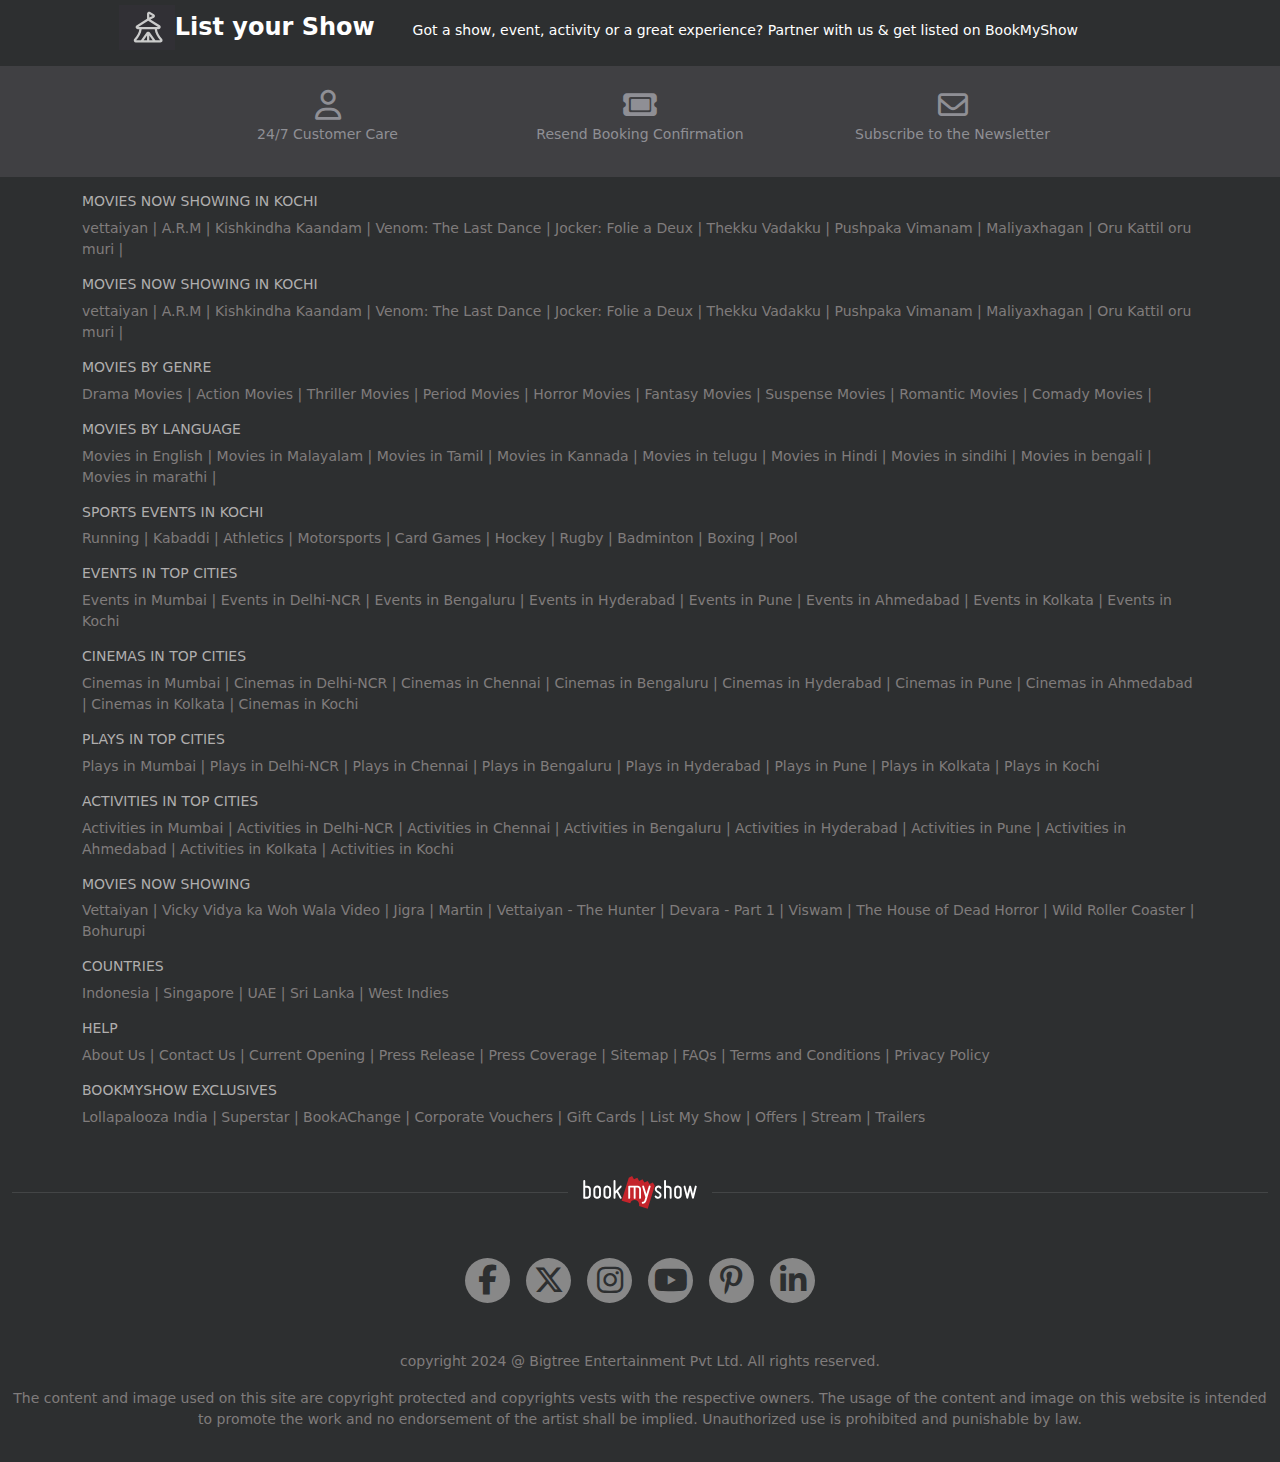
==== commit 6f842be5: "90% completed" ====
--- a/sec.html
+++ b/sec.html
@@ -13,7 +13,7 @@
     <link rel="stylesheet" href="./style.css">
 </head>
 <body>
-<!----------------------- Navbar Starting --------------------------->  
+ <!-- --------------------- Navbar Starting -------------------------   -->
 
 <nav class="navbar navbar-expand-sm navbar-dark bg-gray">
   <div class="container-fluid">
@@ -97,7 +97,7 @@
 
 <div id="main1" class="image-fluid d-flex ">
     <div id="main2" class=" row align-items-center">
-        <!-- Movie Card 1 -->
+        Movie Card 1
         <div class="col-md-4">
             <div class="movie-card">
                 <img src="img/mv2.jpg" alt="A.R.M" style="height: 400px;">
@@ -149,7 +149,7 @@
 
 <div id="demo" class="carousel slide" data-bs-ride="false">
 
-<!-- The slideshow/carousel -->
+The slideshow/carousel
 <div class="carousel-inner">
   <div class="carousel-item active">
     <div class="d-flex gap-2">
@@ -271,7 +271,7 @@
 
 <!-- reviews -->
 <div class="container mt-3">
-<!-- Top Reviews Header -->
+Top Reviews Header
 <div class="d-flex justify-content-between align-items-center mb-1">
 <h3 class="mb-0"><b>Top reviews</b></h3>
 <a href="#" class="text-danger text-decoration-none">28.5K reviews ></a>
@@ -477,7 +477,9 @@
   </div>
 </div>
 <hr>
-
+</div>
+</div>
+</div>
 
 
 <div class="sample container p-5">
@@ -543,7 +545,6 @@
 </div>
 
 
-
 <footer style="overflow-y: hidden;" class="footer py-3 d-none d-md-block">
     <div class="container-fluid">
       <div class="row justify-content-center text-center text-md-start">
@@ -761,5 +762,6 @@
   </div>
     </div>
   </footer>
+
 </body>
 </html>--- a/style.css
+++ b/style.css
@@ -264,7 +264,8 @@
 .footer {
     background-color: #2d2f30;
     color: white;
-    width: 100%;
+    /* width: 100%; */
+    max-width: 100%;
   }
   
   .footer a {
@@ -378,4 +379,5 @@
 }
 #text2{
     color: rgb(128, 124, 124);
-}+}
+
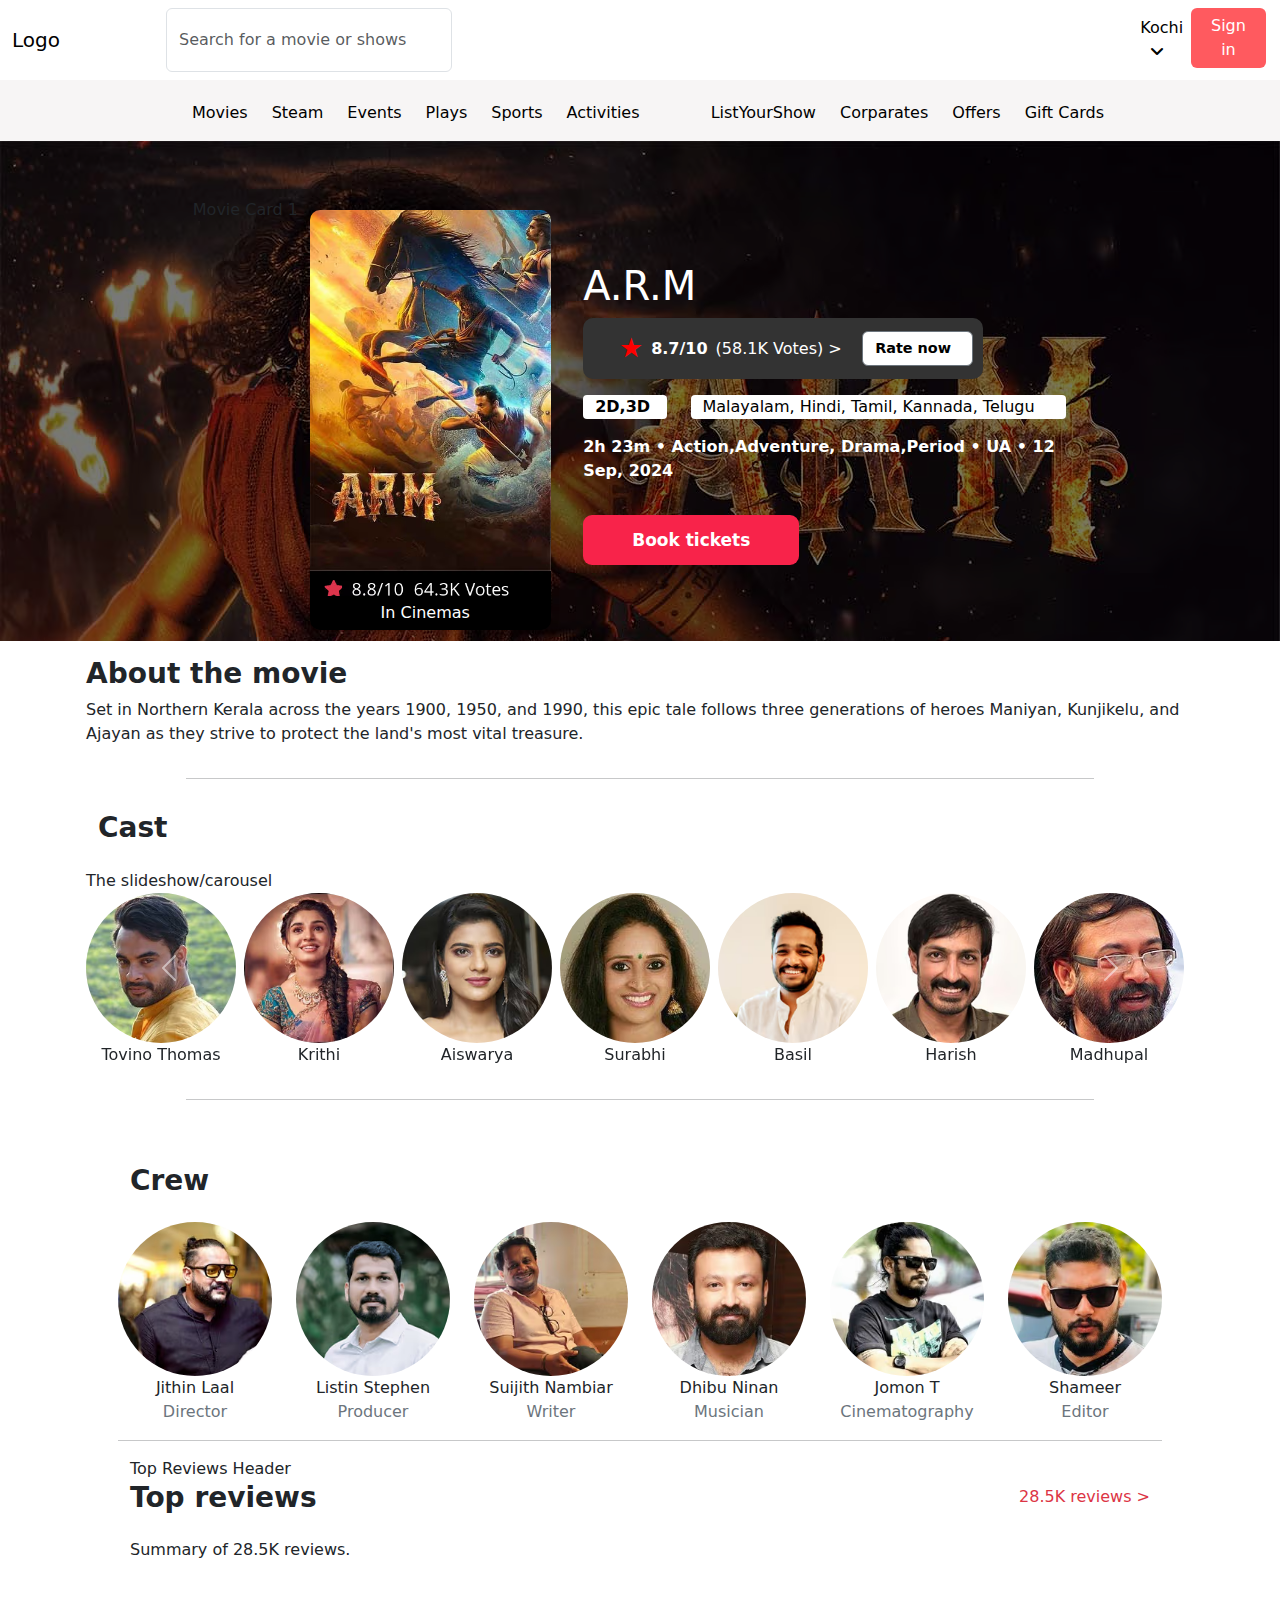
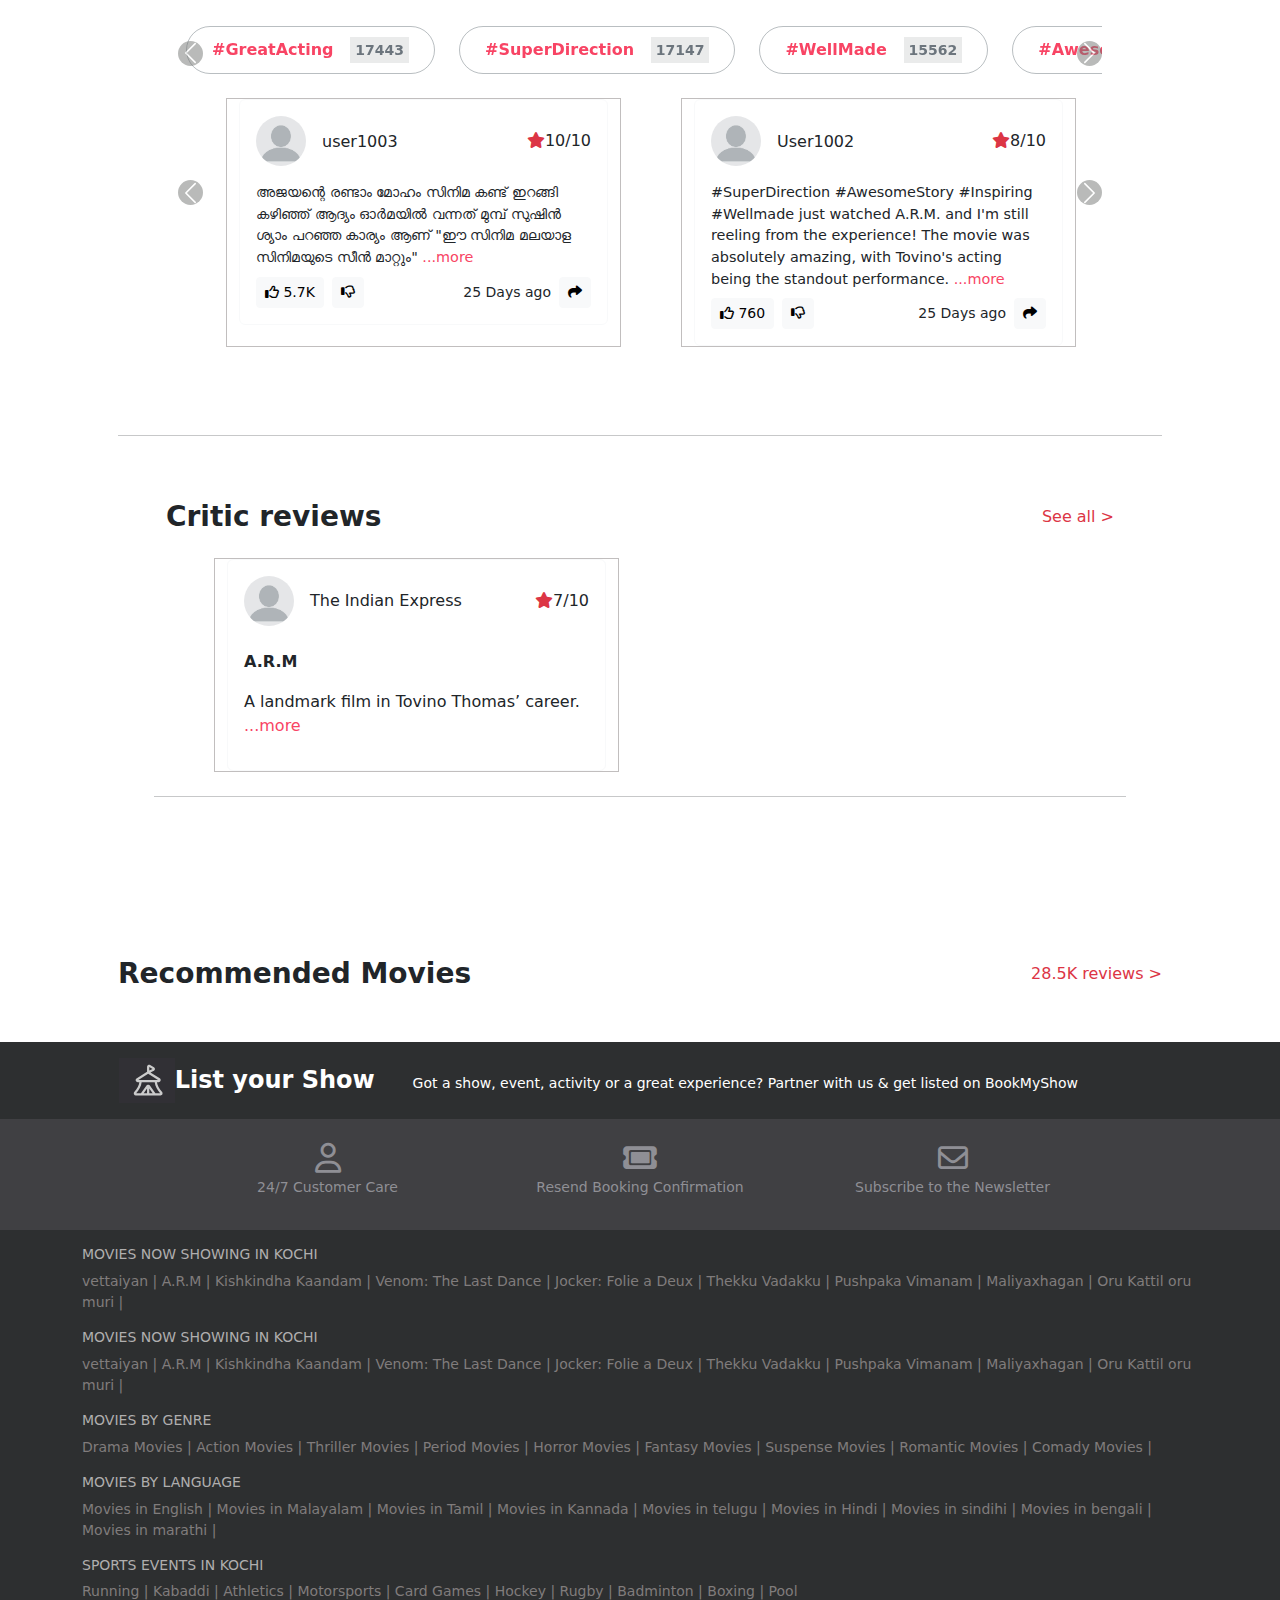
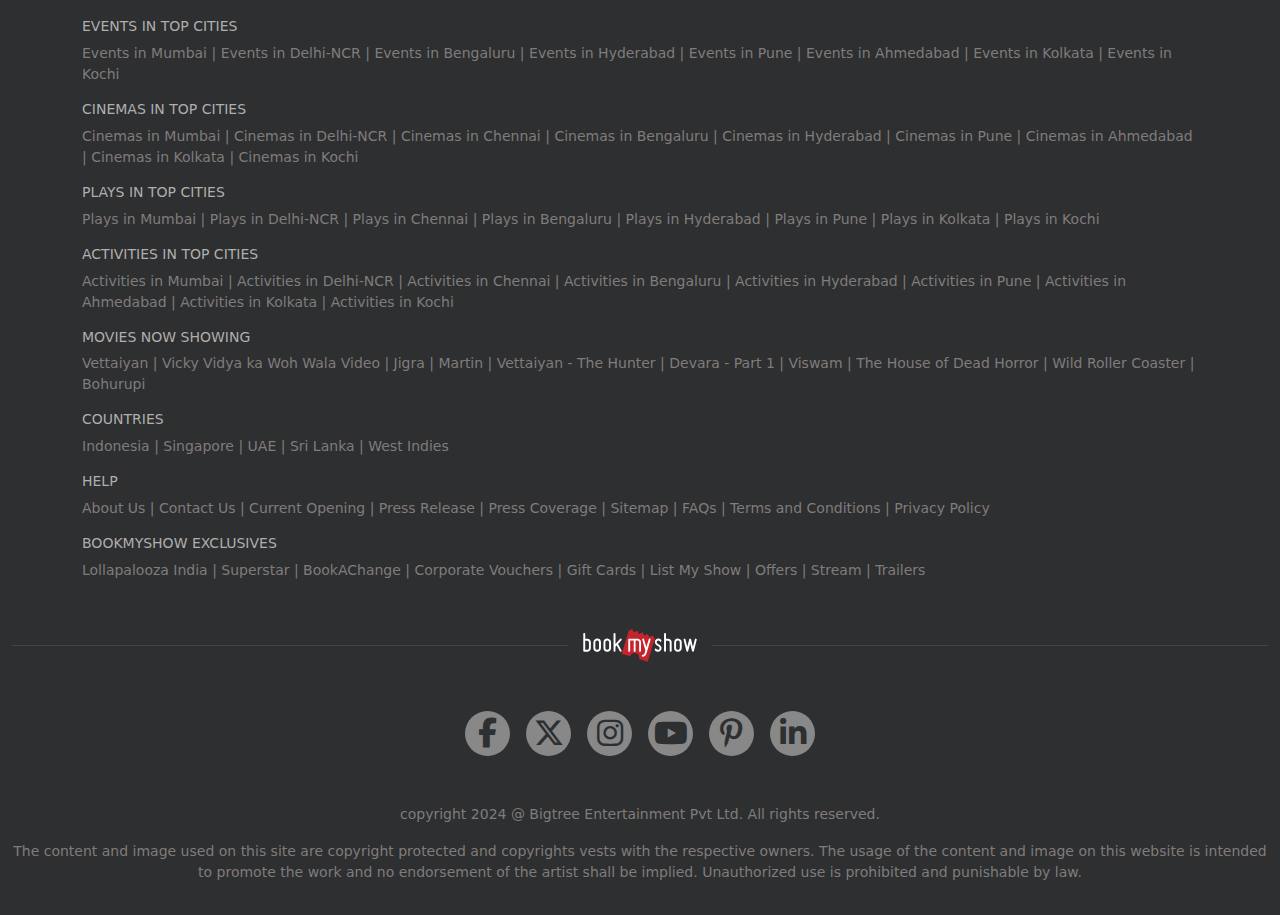
==== commit 9c2f2616: "finished" ====
--- a/sec.html
+++ b/sec.html
@@ -111,21 +111,21 @@
         </div>
         <div id="main3" class="col-md-8">
             <div class="movieinfo">
-                <div class="movietitle"><h1>A.R.M</h1></div>
-                <div id="rating" class="d-flex align-items-center">
-                    <span id="star" class="star text-orange">&nbsp;&nbsp; ★</span>
-                    <span class="score mx-2"><b>8.7/10</b></span>
-                    <span class="votes">(58.1K Votes) ></span>
-                    <button id="ratebtn" class="btn btn-outline-secondary rate-btn ms-auto"><b>Rate now</b>&nbsp;&nbsp;</button>
-                </div>
-                <div class="lang row gap-4 mt-3">
+                <div class="movietitle" style="margin-left: 320px;"><h1>A.R.M</h1></div>
+                <div id="rating" class="d-flex align-items-center" style="margin-left: 320px; width: 400px;">
+                  <span id="star" class="star text-orange">&nbsp;&nbsp; ★</span>
+                  <span class="score mx-2"><b>8.7/10</b></span>
+                  <span class="votes">(58.1K Votes) ></span>
+                  <button id="ratebtn" class="btn btn-outline-secondary rate-btn ms-auto"><b>Rate now</b>&nbsp;&nbsp;</button>
+              </div>
+                <div class="lang row gap-4 mt-3" style="margin-left: 320px;width: 500px;">
                     <div id="lang" class="col-2"><b>2D,3D</b></div>
                     <div id="lang" class="col-9"><span class="language">Malayalam, Hindi, Tamil, Kannada, Telugu</span></div>
                 </div>
-                <div class="duration mt-3"><b>2h 23m • Action,Adventure, Drama,Period • UA • 12 Sep, 2024</b></div></div>
+                <div class="duration mt-3"style="margin-left: 320px;width: 500px;"><b>2h 23m • Action,Adventure, Drama,Period • UA • 12 Sep, 2024</b></div></div>
                 
 
-                <a id="book" class="mt-5" href="#"><b>Book tickets</b></a>
+                <a id="book" class="mt-5" href="#"style="margin-left: 320px;width: 500px;"><b>Book tickets</b></a>
 
 
             </div>
--- a/style.css
+++ b/style.css
@@ -63,7 +63,7 @@
     border-radius: 10px;
     overflow: hidden;
     margin-bottom: 20px;
-    position: relative;
+    position: absolute;
     box-shadow: 0 4px 8px rgba(0, 0, 0, 0.1);
 }
 .movie-card img {
@@ -158,8 +158,6 @@
 
   
   .rating {
-    display: flex;
-    align-items: center;
     margin-top: 10px;
   }
 #star {
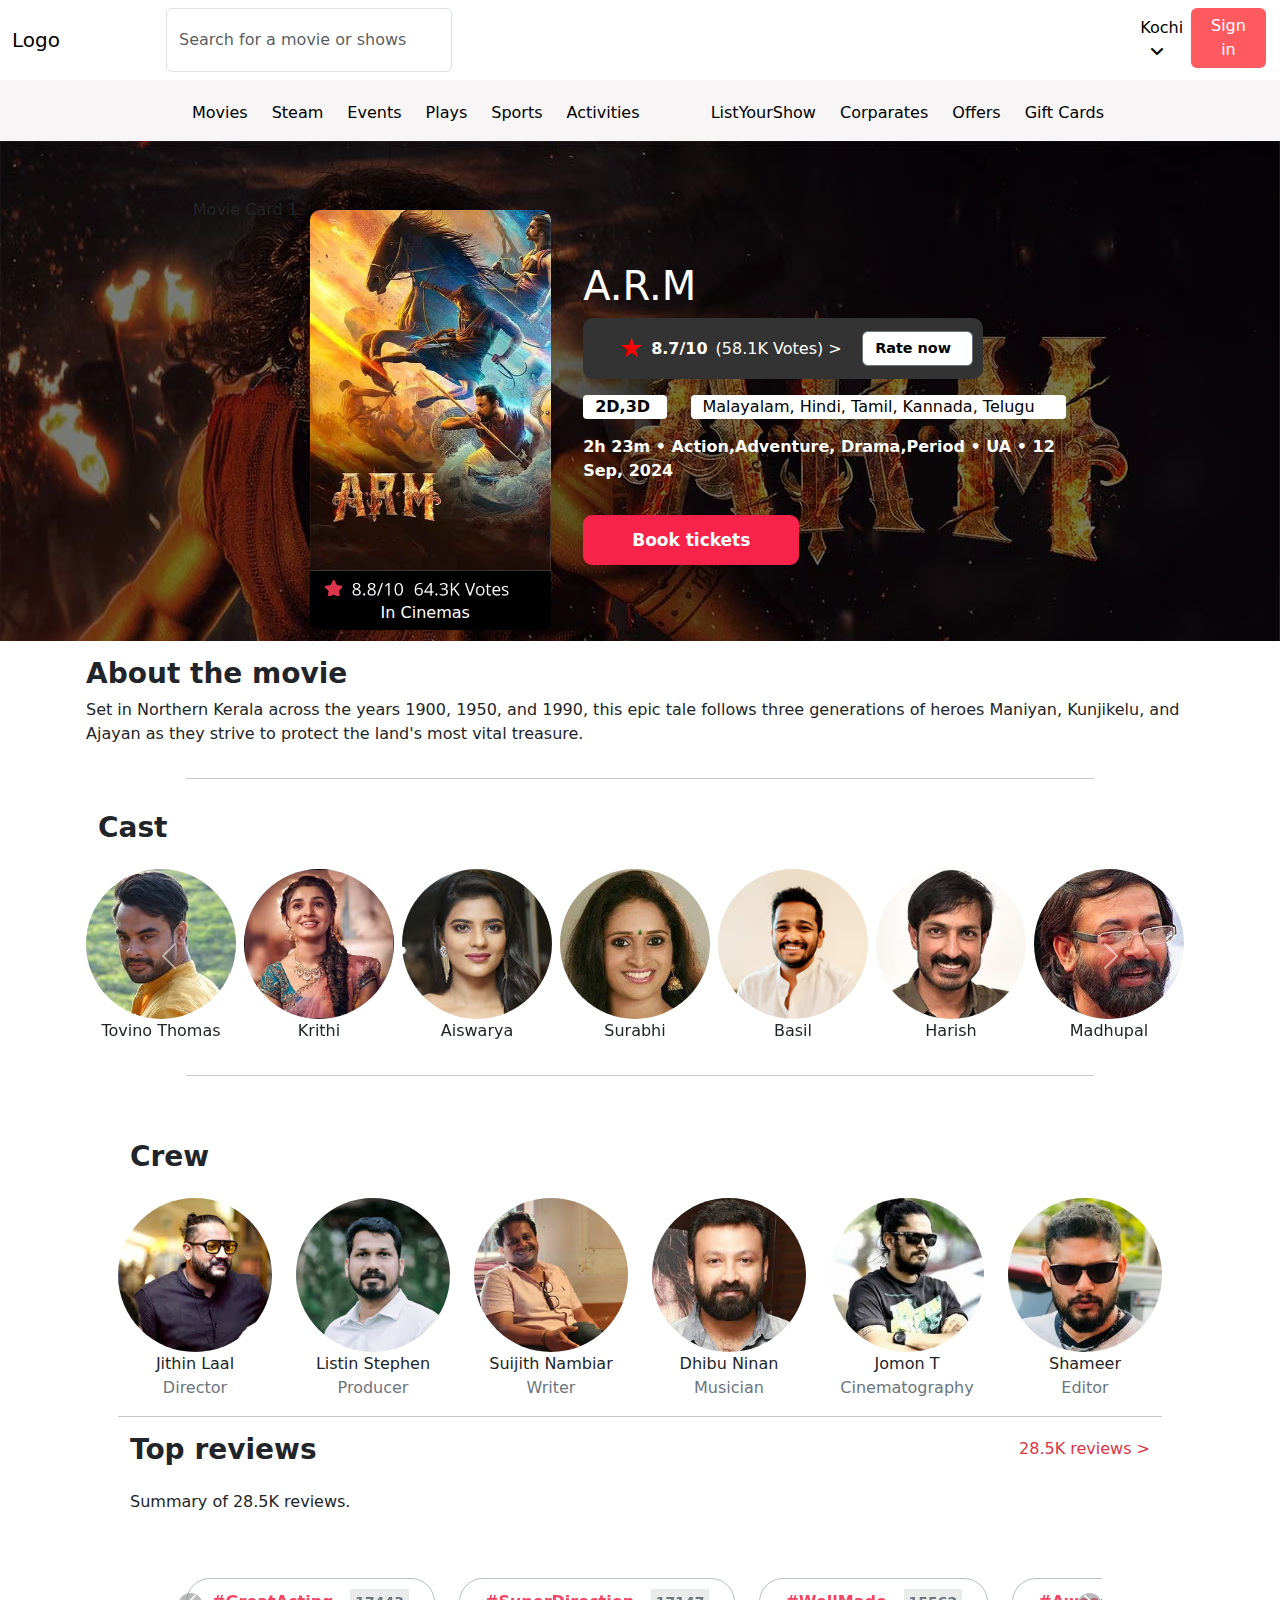
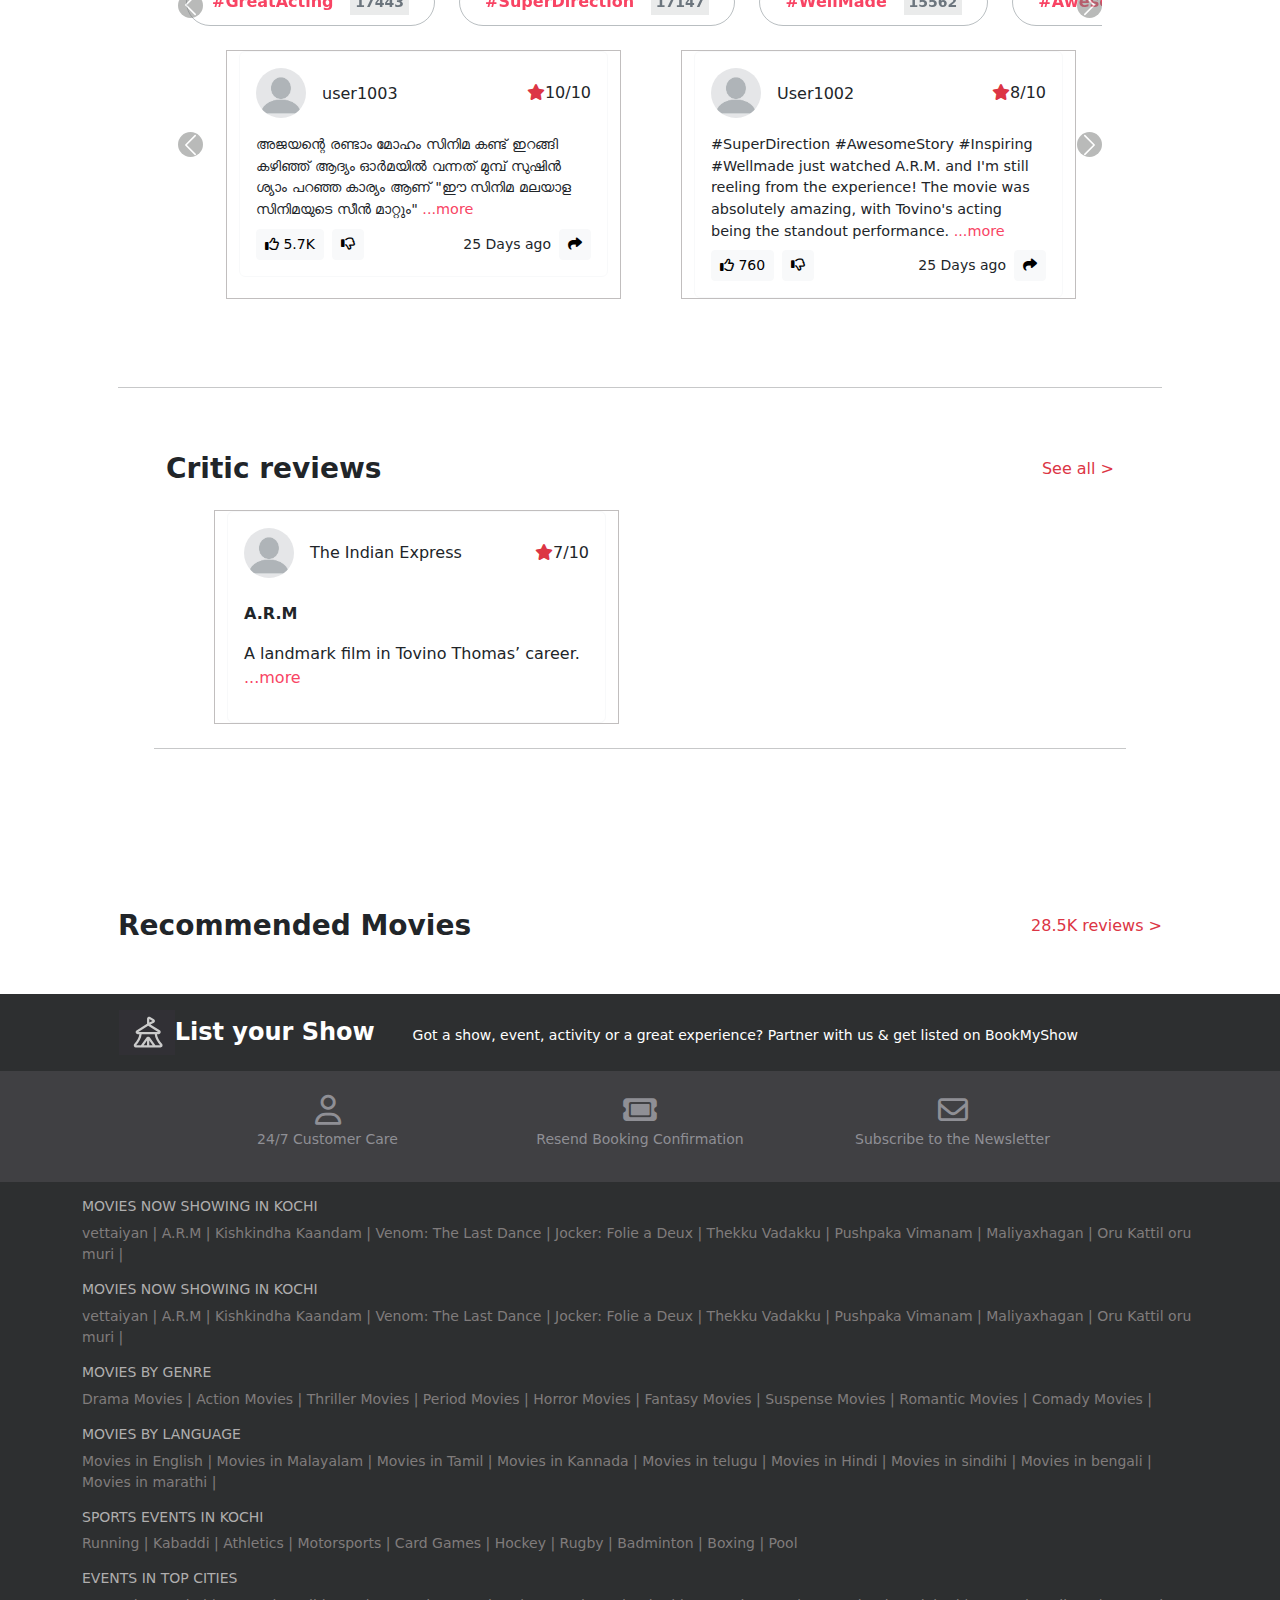
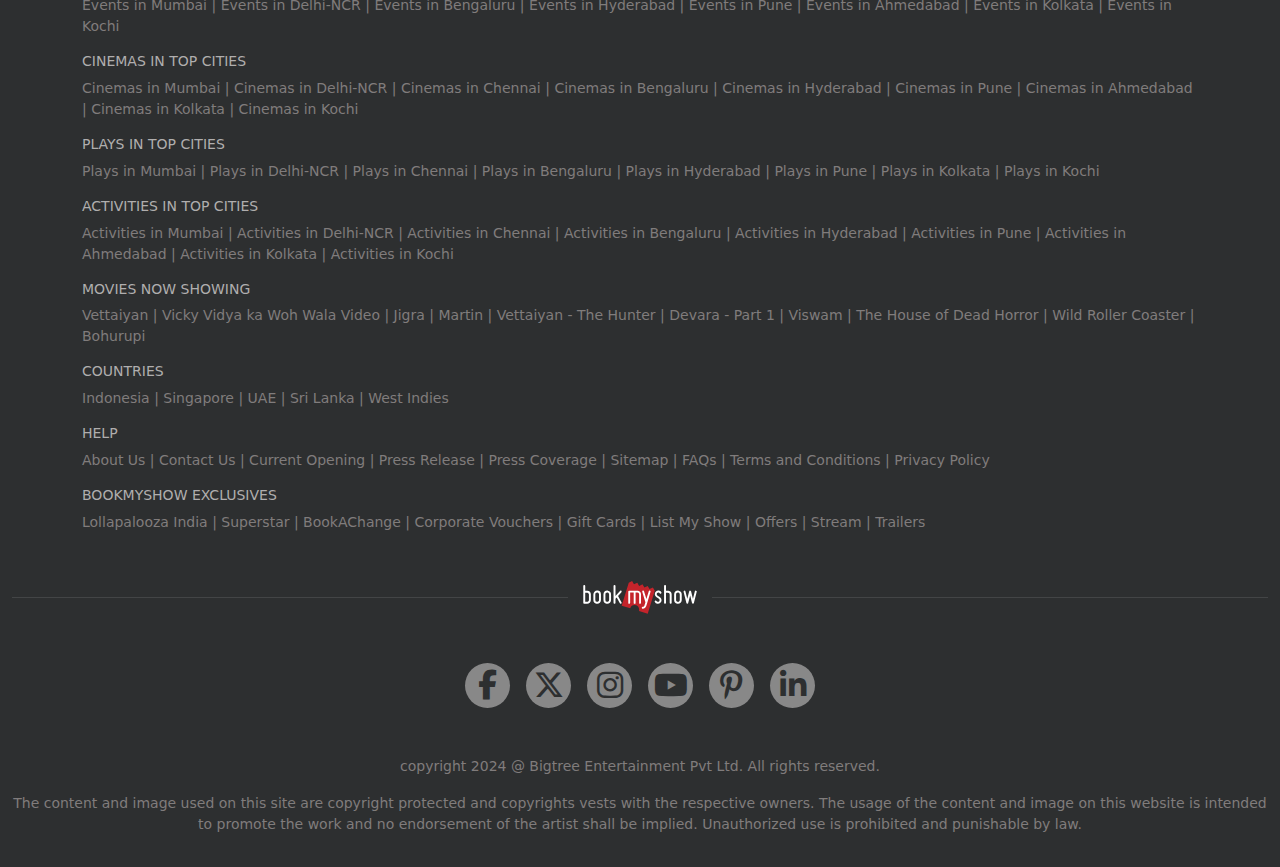
==== commit 02e9c5c8: "finished" ====
--- a/sec.html
+++ b/sec.html
@@ -149,7 +149,7 @@
 
 <div id="demo" class="carousel slide" data-bs-ride="false">
 
-The slideshow/carousel
+<!-- The slideshow/carousel -->
 <div class="carousel-inner">
   <div class="carousel-item active">
     <div class="d-flex gap-2">
@@ -271,7 +271,7 @@
 
 <!-- reviews -->
 <div class="container mt-3">
-Top Reviews Header
+<!-- Top Reviews Header -->
 <div class="d-flex justify-content-between align-items-center mb-1">
 <h3 class="mb-0"><b>Top reviews</b></h3>
 <a href="#" class="text-danger text-decoration-none">28.5K reviews ></a>
